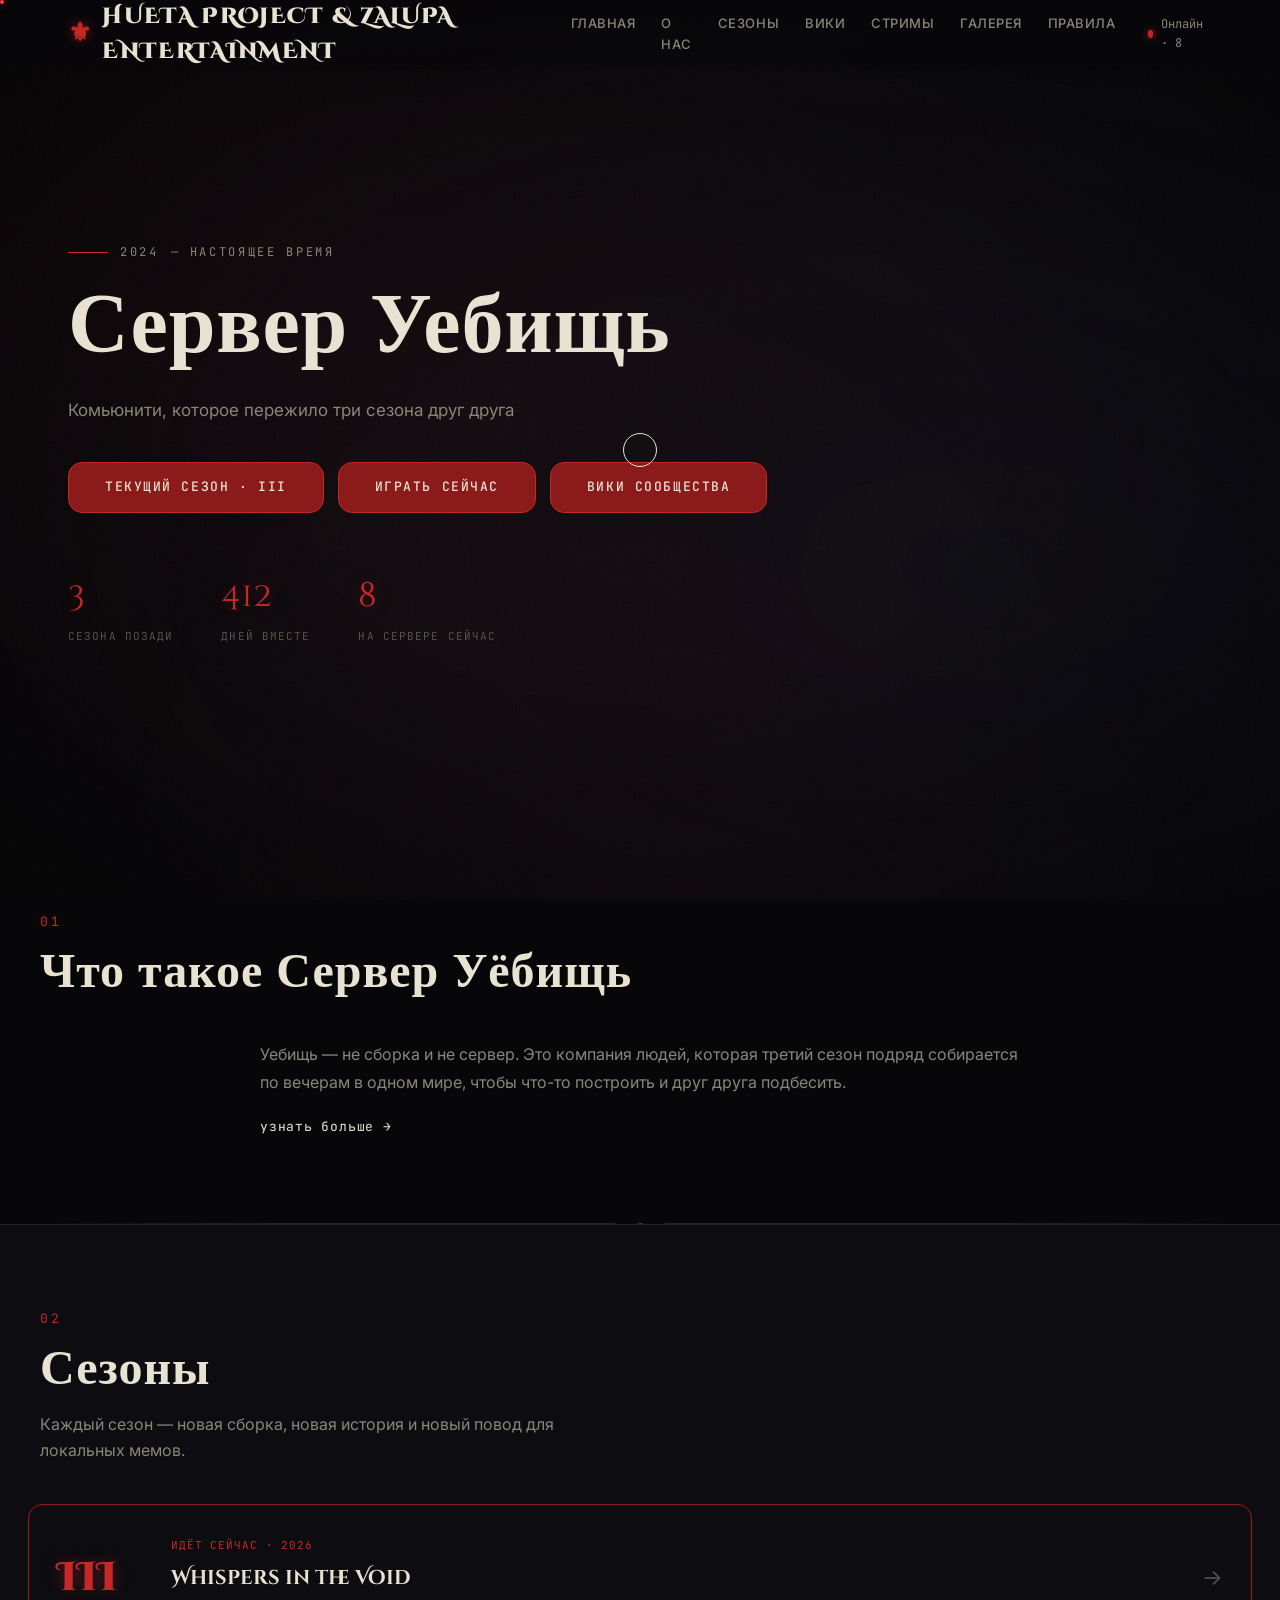
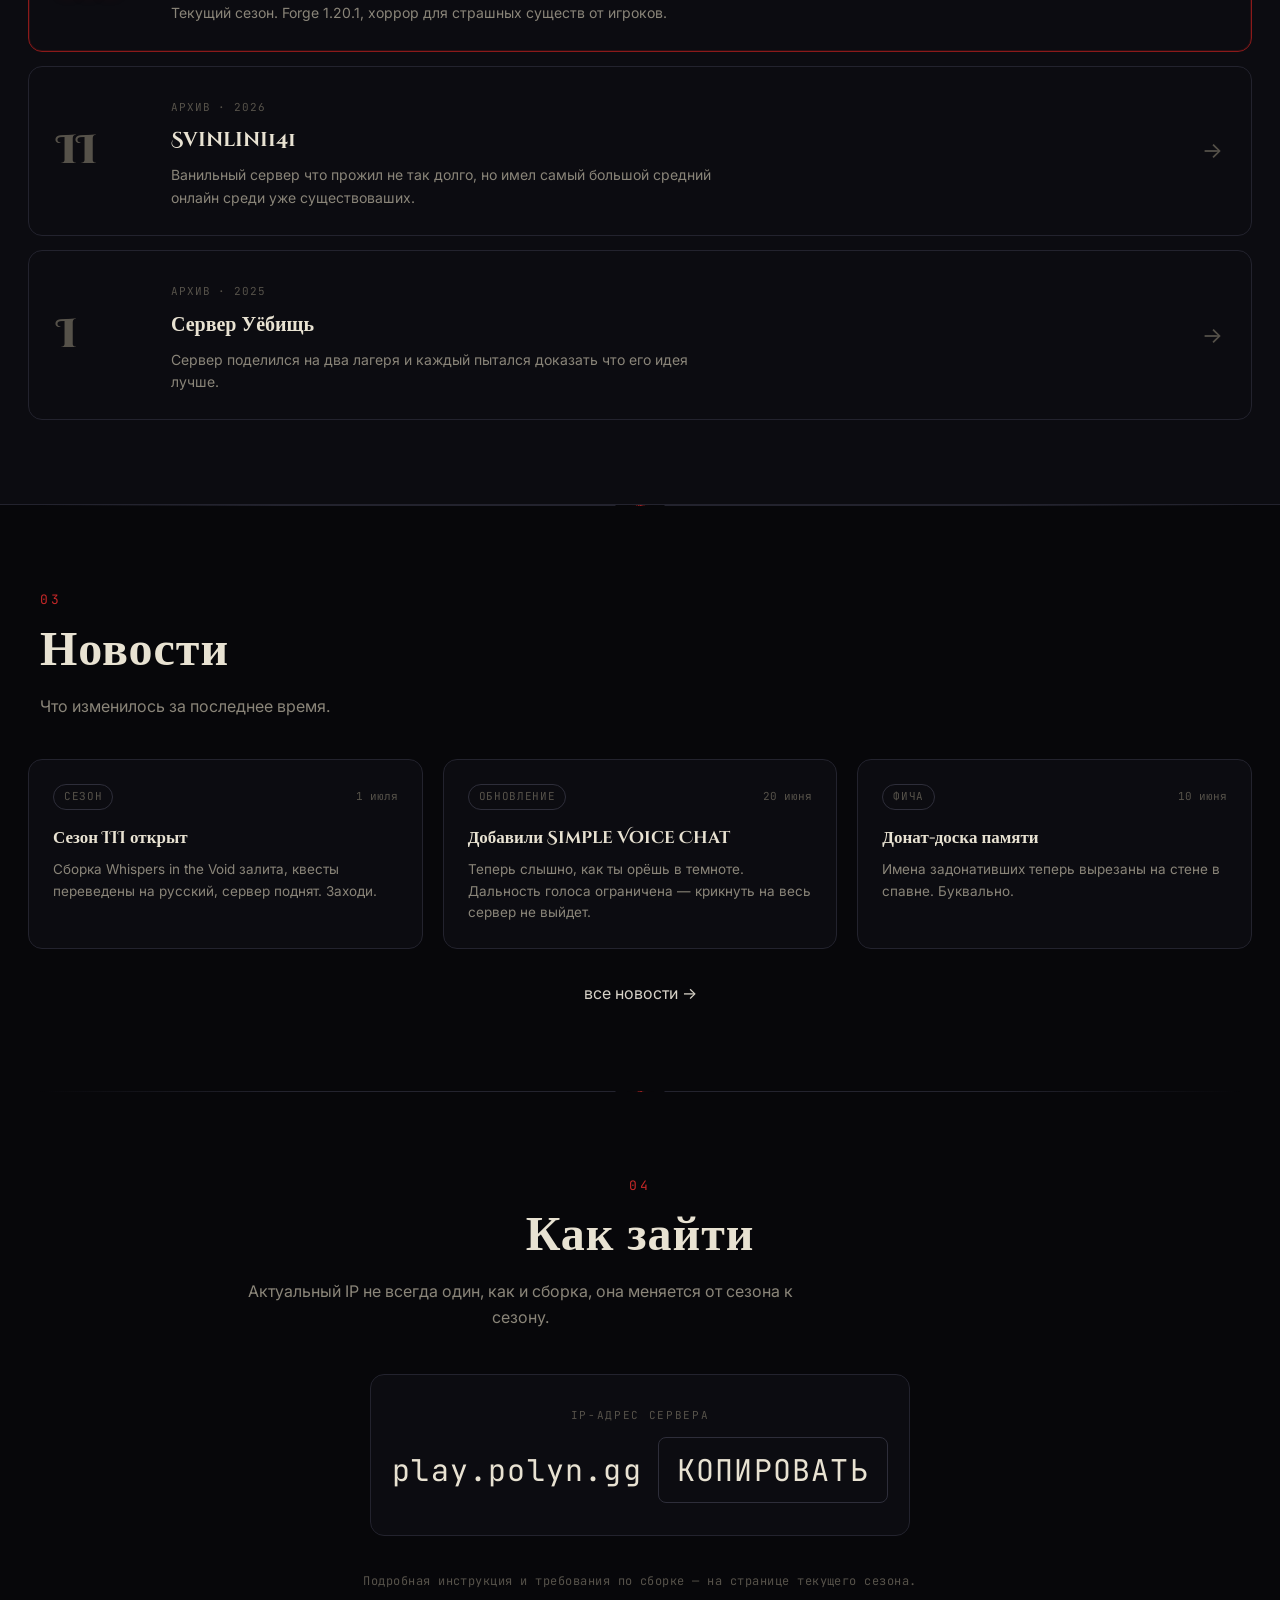
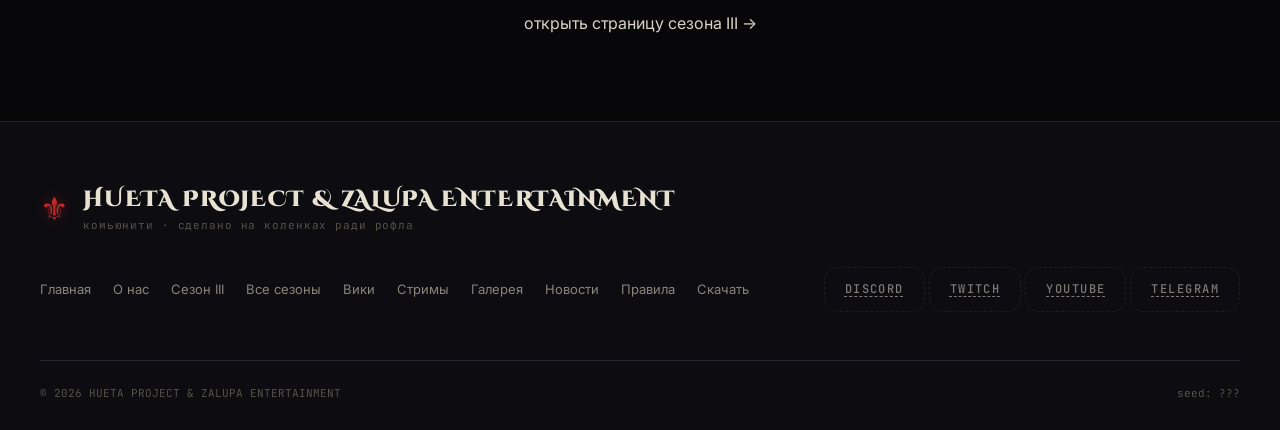
==== index.html @ cb829a28 "Update index.html" ====
<!DOCTYPE html>
<html lang="ru">
<head>
  <meta charset="UTF-8" />
  <meta name="viewport" content="width=device-width, initial-scale=1.0" />
  <title>УЕБИЩЬ — комьюнити, живущее сезонами</title>
  <meta name="description" content="УЕБИЩЬ — Minecraft-комьюнити, которое уже третий сезон подряд собирается по вечерам, чтобы что-то построить и друг друга подбесить." />
  <link rel="preconnect" href="https://fonts.googleapis.com" />
  <link rel="preconnect" href="https://fonts.gstatic.com" crossorigin />
  <link href="https://fonts.googleapis.com/css2?family=Cinzel+Decorative:wght@700;900&family=JetBrains+Mono:wght@400;500;700&family=Inter:wght@300;400;500;700&display=swap" rel="stylesheet" />
  <link rel="stylesheet" href="assets/css/styles.css" />
</head>
<body data-theme="dark" data-page="index">

  <div class="bg-fog" aria-hidden="true">
    <div class="fog-layer fog-1"></div>
    <div class="fog-layer fog-2"></div>
    <div class="fog-layer fog-3"></div>
  </div>
  <div class="bg-vignette" aria-hidden="true"></div>
  <div class="bg-grain" aria-hidden="true"></div>

  <div class="cursor" id="cursor" aria-hidden="true">
    <div class="cursor-ring"></div>
    <div class="cursor-dot"></div>
  </div>

  <div class="scroll-progress" id="scrollProgress" aria-hidden="true"></div>

  <div id="site-header"></div>

  <main>

    <!-- ===== HERO ХАБА ===== -->
    <section class="hub-hero" id="hero">
      <p class="hub-hero__eyebrow">
        <span class="hub-hero__eyebrow-line"></span>
        <span id="statSince">2025</span> — НАСТОЯЩЕЕ ВРЕМЯ
      </p>
      <h1 class="hub-hero__title">
        <span class="glitch" data-text="УЕБИЩЬ">Сервер Уебищь</span>
      </h1>
      <p class="hub-hero__desc" id="heroTagline">Комьюнити, которое пережило три сезона друг друга</p>

      <div class="hub-hero__cta">
        <a href="season-3.html" class="btn btn--primary">Текущий сезон · III</a>
        <a href="#join" class="btn btn--primary" id="heroPlayBtn" data-copy="play.polyn.gg">Играть сейчас</a>
        <a href="wiki.html" class="btn btn--primary">Вики сообщества</a>
      </div>

      <div class="hub-stats">
        <div class="hub-stat">
          <span class="stat-num" id="statSeasons">3</span>
          <span class="stat-label">сезона позади</span>
        </div>
        <div class="hub-stat">
          <span class="stat-num" id="statDays">412</span>
          <span class="stat-label">дней вместе</span>
        </div>
        <div class="hub-stat">
          <span class="stat-num" id="heroOnline">—</span>
          <span class="stat-label">на сервере сейчас</span>
        </div>
      </div>
    </section>

    <!-- ===== О СООБЩЕСТВЕ (коротко) ===== -->
    <section class="about" id="about">
      <div class="section-head">
        <span class="section-head__index">01</span>
        <h2 class="section-head__title">Что такое Сервер Уёбищь</h2>
      </div>
      <div class="about-teaser reveal-auto">
        <p id="heroDesc">Сервер Уёбищь - не сборка и не сервер. Это компания людей, которая третий сезон подряд собирается в одном мире, чтобы что-то построить и побесить друг-друга.</p>
        <a href="about.html" class="link-arrow">узнать больше →</a>
      </div>
    </section>

    <hr class="divider" aria-hidden="true" />

    <!-- ===== СЕЗОНЫ ===== -->
    <section class="features" id="seasons">
      <div class="section-head">
        <span class="section-head__index">02</span>
        <h2 class="section-head__title">Сезоны</h2>
        <p class="section-head__desc">Каждый сезон — новая сборка, новая история и новый повод для локальных мемов.</p>
      </div>
      <div class="season-list" id="seasonList">
        <!-- рендерится из config/seasons.json -->
      </div>
    </section>

    <hr class="divider" aria-hidden="true" />

    <!-- ===== НОВОСТИ ===== -->
    <section class="about" id="news">
      <div class="section-head">
        <span class="section-head__index">03</span>
        <h2 class="section-head__title">Новости</h2>
        <p class="section-head__desc">Что изменилось за последнее время.</p>
      </div>
      <div class="news-grid" id="newsList">
        <!-- рендерится из config/news.json -->
      </div>
      <div style="text-align:center; margin-top: 32px;">
        <a href="news.html" class="link-arrow">все новости →</a>
      </div>
    </section>

    <hr class="divider" aria-hidden="true" />

    <!-- ===== КАК ЗАЙТИ ===== -->
    <section class="join" id="join">
      <div class="join__inner">
        <div class="section-head">
          <span class="section-head__index">04</span>
          <h2 class="section-head__title">Как зайти</h2>
          <p class="section-head__desc">Актуальный IP не всегда один, как и сборка, она меняется от сезона к сезону.</p>
        </div>

        <div class="join__ip">
          <div class="join__ip-label">IP-адрес сервера</div>
          <div class="join__ip-value">
            <span id="ipText">play.polyn.gg</span>
            <button class="join__ip-copy" id="ipCopy" data-copy="play.polyn.gg">
              <span class="join__ip-copy-label">копировать</span>
            </button>
          </div>
          <div class="join__ip-toast" id="ipToast" hidden>Скопировано.</div>
        </div>

        <p class="join__warn">Подробная инструкция и требования по сборке — на странице текущего сезона.</p>
        <div style="margin-top: 20px;">
          <a href="season-3.html" class="link-arrow">открыть страницу сезона III →</a>
        </div>
      </div>
    </section>

  </main>

  <div id="site-footer"></div>

  <script src="assets/js/site.js"></script>
  <script src="assets/js/index.js"></script>
</body>
</html>
---- assets/css/styles.css ----
/* ============================================================
   ПОЛЫНЬ — Horror Minecraft Server
   Палитра: антрацит + кровь + тлен
   ============================================================ */

:root {
  --bg-0: #07070a;        /* самая глубокая тьма */
  --bg-1: #0c0c11;        /* фон секций */
  --bg-2: #121219;        /* карточки */
  --bg-3: #1a1a23;        /* приподнятые элементы */
  --line: #23232e;        /* границы */
  --line-2: #2e2e3a;      /* границы светлее */

  --ink: #d8d3c8;         /* основной текст — выцветшая кость */
  --ink-dim: #8a8579;     /* приглушённый текст */
  --ink-faint: #56524a;   /* совсем тихий текст */

  --blood: #8b1a1a;       /* кровь */
  --blood-bright: #c62828;/* кровь акцент */
  --blood-glow: #ff3b3b;  /* свечение */
  --rust: #b5651d;        /* ржавчина / факел */
  --bone: #e8e2d2;        /* кость / свет */

  --font-display: "Cinzel Decorative", "Times New Roman", serif;
  --font-mono: "JetBrains Mono", "Courier New", monospace;
  --font-body: "Inter", -apple-system, "Segoe UI", sans-serif;

  --maxw: 1200px;
  --r: 14px;

  --ease: cubic-bezier(0.22, 1, 0.36, 1);
}

/* ============================================================
   РЕСЕТ
   ============================================================ */
*, *::before, *::after { box-sizing: border-box; margin: 0; padding: 0; }

html { scroll-behavior: smooth; }

body {
  font-family: var(--font-body);
  background: var(--bg-0);
  color: var(--ink);
  line-height: 1.6;
  overflow-x: hidden;
  cursor: none;
  position: relative;
  min-height: 100vh;
}

/* На тач-устройствах возвращаем обычный курсор */
@media (hover: none) {
  body { cursor: auto; }
  .cursor { display: none !important; }
}

a { color: inherit; text-decoration: none; }
ul { list-style: none; }
button { font: inherit; color: inherit; background: none; border: none; cursor: none; }
img, canvas { display: block; max-width: 100%; }

::selection { background: var(--blood); color: var(--bone); }

/* Скроллбар */
::-webkit-scrollbar { width: 10px; }
::-webkit-scrollbar-track { background: var(--bg-0); }
::-webkit-scrollbar-thumb { background: var(--line-2); border-radius: 10px; }
::-webkit-scrollbar-thumb:hover { background: var(--blood); }

/* ============================================================
   ФОНОВЫЕ СЛОИ
   ============================================================ */
.bg-fog { position: fixed; inset: 0; z-index: 0; pointer-events: none; overflow: hidden; }
.fog-layer {
  position: absolute;
  inset: -20%;
  background: radial-gradient(ellipse at 30% 40%, rgba(139,26,26,0.07), transparent 55%),
              radial-gradient(ellipse at 70% 60%, rgba(20,20,30,0.5), transparent 60%);
  filter: blur(40px);
  animation: fogDrift 40s linear infinite;
  opacity: 0.6;
}
.fog-2 { animation-duration: 60s; animation-direction: reverse; opacity: 0.45; }
.fog-3 {
  background: radial-gradient(ellipse at 50% 100%, rgba(139,26,26,0.12), transparent 50%);
  animation-duration: 50s; opacity: 0.5;
}
@keyframes fogDrift {
  0%   { transform: translate(0,0) rotate(0deg); }
  50%  { transform: translate(4%, -3%) rotate(180deg); }
  100% { transform: translate(0,0) rotate(360deg); }
}

.bg-vignette {
  position: fixed; inset: 0; z-index: 1; pointer-events: none;
  background: radial-gradient(ellipse at center, transparent 40%, rgba(0,0,0,0.55) 100%);
}

.bg-grain {
  position: fixed; inset: 0; z-index: 2; pointer-events: none; opacity: 0.05;
  background-image: url("data:image/svg+xml;utf8,<svg xmlns='http://www.w3.org/2000/svg' width='120' height='120'><filter id='n'><feTurbulence type='fractalNoise' baseFrequency='0.9' numOctaves='2'/></filter><rect width='100%25' height='100%25' filter='url(%23n)'/></svg>");
  animation: grain 0.8s steps(3) infinite;
}
@keyframes grain {
  0%   { transform: translate(0,0); }
  33%  { transform: translate(-3%, 2%); }
  66%  { transform: translate(2%, -3%); }
  100% { transform: translate(0,0); }
}

/* ============================================================
   КАСТОМНЫЙ КУРСОР
   Контейнер БЕЗ transform/blend — иначе fixed-дети
   позиционируются от него, а не от окна, и разъезжаются.
   ============================================================ */
.cursor {
  position: fixed; top: 0; left: 0; z-index: 9999;
  pointer-events: none;
}
.cursor-ring,
.cursor-dot {
  position: fixed; top: 0; left: 0;
  border-radius: 50%;
  will-change: transform;
}
.cursor-ring {
  width: 34px; height: 34px;
  border: 1px solid var(--bone);
  transition: width 0.25s var(--ease), height 0.25s var(--ease), border-color 0.25s;
}
.cursor-dot {
  width: 4px; height: 4px;
  background: var(--blood-glow);
  box-shadow: 0 0 8px var(--blood-glow);
}
.cursor.is-hover .cursor-ring { width: 56px; height: 56px; border-color: var(--blood-bright); }
.cursor.is-down .cursor-ring { width: 24px; height: 24px; }

/* ============================================================
   ПРОГРЕСС-БАР ПРОКРУТКИ
   ============================================================ */
.scroll-progress {
  position: fixed; top: 0; left: 0; height: 2px; width: 0%;
  background: linear-gradient(90deg, var(--blood), var(--blood-glow));
  z-index: 1000; box-shadow: 0 0 10px var(--blood-glow);
  transition: width 0.1s linear;
}

/* ============================================================
   НАВИГАЦИЯ
   ============================================================ */
.nav {
  position: fixed; top: 0; left: 0; right: 0; z-index: 100;
  background: rgba(7,7,10,0.6);
  backdrop-filter: blur(14px) saturate(140%);
  -webkit-backdrop-filter: blur(14px) saturate(140%);
  border-bottom: 1px solid transparent;
  transition: border-color 0.4s, background 0.4s;
}
.nav.is-scrolled { border-bottom-color: var(--line); background: rgba(7,7,10,0.85); }
.nav__inner {
  max-width: var(--maxw); margin: 0 auto; padding: 0 28px;
  height: 68px; display: flex; align-items: center; gap: 32px;
}
.nav__logo { display: flex; align-items: center; gap: 10px; font-family: var(--font-display); font-weight: 900; font-size: 22px; letter-spacing: 0.06em; }
.nav__logo-mark { color: var(--blood-bright); font-size: 26px; text-shadow: 0 0 12px rgba(198,40,40,0.6); }
.nav__logo-text { color: var(--bone); }

.nav__links { display: flex; gap: 26px; margin-left: auto; }
.nav__links a {
  font-size: 13px; font-weight: 500; letter-spacing: 0.04em; text-transform: uppercase;
  color: var(--ink-dim); position: relative; padding: 6px 0; transition: color 0.25s;
}
.nav__links a::after {
  content: ""; position: absolute; left: 0; bottom: 0; height: 1px; width: 0;
  background: var(--blood-bright); transition: width 0.3s var(--ease);
}
.nav__links a:hover { color: var(--bone); }
.nav__links a:hover::after { width: 100%; }

.nav__status { display: flex; align-items: center; gap: 8px; font-family: var(--font-mono); font-size: 12px; color: var(--ink-dim); }
.status-dot {
  width: 8px; height: 8px; border-radius: 50%; background: var(--blood-bright);
  box-shadow: 0 0 8px var(--blood-bright); animation: pulse 2.4s ease-in-out infinite;
}
.status-dot--lg { width: 12px; height: 12px; }
@keyframes pulse { 0%,100% { opacity: 1; transform: scale(1); } 50% { opacity: 0.4; transform: scale(0.8); } }

.nav__burger { display: none; flex-direction: column; gap: 5px; padding: 6px; }
.nav__burger span { width: 22px; height: 2px; background: var(--bone); transition: 0.3s; }
.nav__burger.is-open span:nth-child(1) { transform: translateY(7px) rotate(45deg); }
.nav__burger.is-open span:nth-child(2) { opacity: 0; }
.nav__burger.is-open span:nth-child(3) { transform: translateY(-7px) rotate(-45deg); }

.nav__mobile { display: none; flex-direction: column; background: var(--bg-1); border-bottom: 1px solid var(--line); padding: 16px 28px; gap: 14px; }
.nav__mobile a { color: var(--ink-dim); font-size: 15px; text-transform: uppercase; letter-spacing: 0.04em; }

/* ============================================================
   ОБЩИЕ СЕКЦИИ — плотный ритм, без воздушных пустот
   ============================================================ */
main { position: relative; z-index: 3; }
section { padding: 84px 28px; position: relative; }
.section-head { max-width: var(--maxw); margin: 0 auto 40px; }
.section-head--center { text-align: center; }
.section-head__index {
  font-family: var(--font-mono); font-size: 13px; color: var(--blood-bright);
  letter-spacing: 0.2em; display: block; margin-bottom: 14px;
}
.section-head__title {
  font-family: var(--font-display); font-weight: 900; font-size: clamp(30px, 4vw, 48px);
  color: var(--bone); letter-spacing: 0.02em; line-height: 1.1;
}
.section-head__desc { margin-top: 16px; color: var(--ink-dim); max-width: 560px; font-size: 16px; }
.section-head--center .section-head__desc { margin-left: auto; margin-right: auto; }

/* Разделитель-волосок между секциями — тонкая линия со знаком */
.divider {
  border: 0; max-width: var(--maxw); margin: 0 auto;
  height: 1px; background: linear-gradient(90deg, transparent, var(--line) 20%, var(--line) 80%, transparent);
  position: relative;
}
.divider::after {
  content: "⚜"; position: absolute; top: 50%; left: 50%; transform: translate(-50%, -50%);
  font-size: 14px; color: var(--blood-bright); background: var(--bg-0);
  padding: 0 18px; text-shadow: 0 0 10px rgba(198,40,40,0.5);
}

/* ============================================================
   HERO
   ============================================================ */
.hero {
  min-height: 100vh; display: flex; align-items: center; justify-content: center;
  text-align: center; padding: 110px 28px 72px; position: relative; overflow: hidden;
}
.hero__grid {
  position: absolute; inset: 0; pointer-events: none; opacity: 0.12;
  background-image:
    linear-gradient(var(--line) 1px, transparent 1px),
    linear-gradient(90deg, var(--line) 1px, transparent 1px);
  background-size: 64px 64px;
  mask-image: radial-gradient(ellipse at center, black 20%, transparent 70%);
  -webkit-mask-image: radial-gradient(ellipse at center, black 20%, transparent 70%);
}
.hero__content { position: relative; z-index: 2; max-width: 820px; }
.hero__eyebrow {
  font-family: var(--font-mono); font-size: 12px; letter-spacing: 0.3em;
  color: var(--ink-dim); display: inline-flex; align-items: center; gap: 14px; margin-bottom: 28px;
}
.hero__eyebrow-line { width: 40px; height: 1px; background: var(--blood-bright); }

.hero__title { font-family: var(--font-display); font-weight: 900; font-size: clamp(64px, 14vw, 180px); line-height: 0.9; color: var(--bone); letter-spacing: 0.04em; text-shadow: 0 0 60px rgba(139,26,26,0.3); }

.hero__subtitle { margin: 32px auto 0; max-width: 600px; font-size: clamp(15px, 2vw, 19px); color: var(--ink-dim); line-height: 1.7; }
.hero__subtitle em { color: var(--blood-bright); font-style: italic; }

.hero__cta { margin-top: 44px; display: flex; gap: 16px; justify-content: center; flex-wrap: wrap; }

.hero__stats { margin-top: 56px; display: flex; gap: 48px; justify-content: center; flex-wrap: wrap; padding-top: 40px; border-top: 1px solid var(--line); max-width: 560px; margin-left: auto; margin-right: auto; width: 100%; }
.hero__stat { display: flex; flex-direction: column; gap: 6px; }
.hero__stat-num { font-family: var(--font-display); font-weight: 900; font-size: 30px; color: var(--bone); }
.hero__stat-label { font-family: var(--font-mono); font-size: 11px; letter-spacing: 0.15em; text-transform: uppercase; color: var(--ink-faint); }

.hero__scroll { position: absolute; bottom: 32px; left: 50%; transform: translateX(-50%); display: flex; flex-direction: column; align-items: center; gap: 10px; font-family: var(--font-mono); font-size: 10px; letter-spacing: 0.25em; text-transform: uppercase; color: var(--ink-faint); }
.hero__scroll-line { width: 1px; height: 40px; background: linear-gradient(var(--blood-bright), transparent); animation: scrollPulse 2s var(--ease) infinite; }
@keyframes scrollPulse { 0% { transform: scaleY(0); transform-origin: top; } 50% { transform: scaleY(1); transform-origin: top; } 50.01% { transform-origin: bottom; } 100% { transform: scaleY(0); transform-origin: bottom; } }

/* ============================================================
   КНОПКИ
   ============================================================ */
.btn {
  display: inline-flex; align-items: center; justify-content: center; gap: 10px;
  padding: 16px 28px; font-family: var(--font-mono); font-size: 13px; font-weight: 500;
  letter-spacing: 0.12em; text-transform: uppercase; border-radius: var(--r);
  position: relative; transition: all 0.3s var(--ease); overflow: hidden;
}
.btn--sm { padding: 12px 20px; font-size: 12px; }
.btn--primary {
  background: var(--blood); color: var(--bone); border: 1px solid var(--blood-bright);
  box-shadow: 0 0 0 0 rgba(198,40,40,0.5); flex-direction: column; gap: 2px; padding: 14px 36px;
}
.btn--primary .btn__label { font-size: 15px; font-weight: 700; letter-spacing: 0.06em; }
.btn--primary .btn__hint { font-size: 9px; opacity: 0.7; letter-spacing: 0.2em; }
.btn--primary:hover { background: var(--blood-bright); box-shadow: 0 0 40px rgba(198,40,40,0.5); transform: translateY(-2px); }
.btn--ghost { background: transparent; color: var(--ink); border: 1px solid var(--line-2); }
.btn--ghost:hover { border-color: var(--blood-bright); color: var(--bone); background: rgba(139,26,26,0.1); }

/* ============================================================
   ОБ СБОРКЕ
   ============================================================ */
.about__grid { max-width: var(--maxw); margin: 0 auto; display: grid; grid-template-columns: repeat(auto-fit, minmax(240px, 1fr)); gap: 18px; }
.about__card {
  background: var(--bg-2); border: 1px solid var(--line); border-radius: var(--r);
  padding: 30px 26px; position: relative; overflow: hidden;
  transition: transform 0.4s var(--ease), border-color 0.4s, background 0.4s;
}
.about__card::before {
  content: ""; position: absolute; top: 0; left: 0; right: 0; height: 2px;
  background: linear-gradient(90deg, transparent, var(--blood-bright), transparent);
  transform: translateX(-100%); transition: transform 0.6s var(--ease);
}
.about__card:hover { transform: translateY(-6px); border-color: var(--line-2); background: var(--bg-3); }
.about__card:hover::before { transform: translateX(100%); }
.about__card-num { font-family: var(--font-mono); font-size: 12px; color: var(--blood-bright); margin-bottom: 24px; letter-spacing: 0.15em; }
.about__card h3 { font-family: var(--font-display); font-size: 22px; color: var(--bone); margin-bottom: 14px; line-height: 1.2; }
.about__card p { color: var(--ink-dim); font-size: 14.5px; line-height: 1.7; }

/* ============================================================
   МЕХАНИКИ — плоская заливка, контраст к соседям
   ============================================================ */
.features { background: var(--bg-1); border-block: 1px solid var(--line); }
.features__list { max-width: var(--maxw); margin: 0 auto; display: flex; flex-direction: column; gap: 14px; }
.feature {
  display: grid; grid-template-columns: 80px 1fr 200px; gap: 32px; align-items: center;
  background: var(--bg-1); border: 1px solid var(--line); border-radius: var(--r);
  padding: 28px 32px; transition: all 0.4s var(--ease);
}
.feature:hover { border-color: var(--blood); background: var(--bg-2); transform: translateX(8px); }
.feature__icon { font-size: 40px; color: var(--blood-bright); text-align: center; text-shadow: 0 0 20px rgba(198,40,40,0.4); transition: transform 0.4s var(--ease); }
.feature:hover .feature__icon { transform: rotate(180deg) scale(1.1); }
.feature__body h3 { font-family: var(--font-display); font-size: 24px; color: var(--bone); margin-bottom: 8px; }
.feature__body p { color: var(--ink-dim); font-size: 14.5px; line-height: 1.65; max-width: 560px; }
.feature__meter { height: 4px; background: var(--bg-3); border-radius: 4px; overflow: hidden; position: relative; }
.feature__meter-fill { height: 100%; width: var(--w); background: linear-gradient(90deg, var(--rust), var(--blood-bright)); border-radius: 4px; position: relative; }
.feature__meter-fill::after { content: ""; position: absolute; right: 0; top: 50%; transform: translateY(-50%); width: 6px; height: 6px; border-radius: 50%; background: var(--blood-glow); box-shadow: 0 0 8px var(--blood-glow); }

/* ============================================================
   КАРТА МИРА
   ============================================================ */
.map__wrap { max-width: var(--maxw); margin: 0 auto; display: grid; grid-template-columns: 1fr 280px; gap: 20px; position: relative; align-items: stretch; }
.map__panel { background: var(--bg-1); border: 1px solid var(--line); border-radius: var(--r); padding: 20px; position: relative; display: flex; flex-direction: column; }
#worldMap { width: 100%; height: auto; border-radius: 8px; background: #0a0a0f; display: block; }
.map__legend { display: flex; gap: 22px; margin-top: 16px; flex-wrap: wrap; font-family: var(--font-mono); font-size: 11px; color: var(--ink-dim); letter-spacing: 0.06em; }
.map__legend span { display: inline-flex; align-items: center; gap: 8px; }
.dot { width: 9px; height: 9px; border-radius: 50%; display: inline-block; }
.dot--player { background: #5fd068; box-shadow: 0 0 8px #5fd068; }
.dot--dead { background: var(--blood-bright); box-shadow: 0 0 8px var(--blood-bright); }
.dot--danger { background: var(--rust); box-shadow: 0 0 8px var(--rust); }

.map__side { display: flex; flex-direction: column; gap: 14px; }
.map__stat { background: var(--bg-1); border: 1px solid var(--line); border-radius: var(--r); padding: 18px 20px; }
.map__stat-label { font-family: var(--font-mono); font-size: 11px; letter-spacing: 0.12em; text-transform: uppercase; color: var(--ink-faint); }
.map__stat-val { display: block; font-family: var(--font-display); font-size: 30px; color: var(--bone); margin-top: 6px; }

.map__feed { background: var(--bg-1); border: 1px solid var(--line); border-radius: var(--r); padding: 18px 20px; flex: 1; display: flex; flex-direction: column; }
.map__feed h4 { font-family: var(--font-mono); font-size: 11px; letter-spacing: 0.15em; text-transform: uppercase; color: var(--blood-bright); margin-bottom: 14px; }
.map__feed ul { display: flex; flex-direction: column; gap: 10px; flex: 1; overflow: hidden; }
.map__feed li { font-size: 12.5px; color: var(--ink-dim); line-height: 1.4; padding-left: 14px; position: relative; animation: feedIn 0.5s var(--ease); }
.map__feed li::before { content: "›"; position: absolute; left: 0; color: var(--blood-bright); }
.map__feed li time { font-family: var(--font-mono); color: var(--ink-faint); font-size: 10px; margin-right: 8px; }
@keyframes feedIn { from { opacity: 0; transform: translateX(-10px); } to { opacity: 1; transform: translateX(0); } }
.map__hint { font-size: 11px; color: var(--ink-faint); font-style: italic; }

.map__tooltip {
  position: fixed; z-index: 200; background: var(--bg-3); border: 1px solid var(--blood);
  border-radius: 8px; padding: 10px 14px; font-size: 12.5px; color: var(--bone);
  pointer-events: none; box-shadow: 0 8px 24px rgba(0,0,0,0.6); max-width: 240px;
  transform: translate(-50%, -130%);
}
.map__tooltip strong { color: var(--blood-glow); }
.map__tooltip small { display: block; color: var(--ink-dim); font-family: var(--font-mono); font-size: 10px; margin-top: 4px; }

/* ============================================================
   ОНЛАЙН
   ============================================================ */
.online__grid { max-width: var(--maxw); margin: 0 auto; display: grid; grid-template-columns: 1.2fr 0.8fr; grid-template-rows: auto auto; gap: 20px; }
.online__hero { grid-row: span 2; background: var(--bg-1); border: 1px solid var(--line); border-radius: var(--r); padding: 40px 36px; display: flex; flex-direction: column; }
.online__hero-top { display: flex; align-items: center; gap: 12px; margin-bottom: 32px; }
.online__hero-state { font-family: var(--font-mono); font-size: 13px; letter-spacing: 0.1em; text-transform: uppercase; color: var(--bone); }
.online__hero-num { font-family: var(--font-display); font-weight: 900; font-size: clamp(56px, 9vw, 96px); color: var(--bone); line-height: 1; text-shadow: 0 0 40px rgba(198,40,40,0.3); }
.online__hero-cap { color: var(--ink-faint); font-size: 0.4em; }
.online__hero-label { font-family: var(--font-mono); font-size: 12px; letter-spacing: 0.12em; text-transform: uppercase; color: var(--ink-dim); margin-top: 8px; }
.online__hero-bar { height: 6px; background: var(--bg-3); border-radius: 6px; overflow: hidden; margin-top: 24px; }
.online__hero-bar-fill { height: 100%; width: 0%; background: linear-gradient(90deg, var(--rust), var(--blood-bright), var(--blood-glow)); border-radius: 6px; transition: width 0.8s var(--ease); box-shadow: 0 0 12px rgba(198,40,40,0.5); }

.online__hero-meta { margin-top: 32px; display: grid; grid-template-columns: 1fr 1fr; gap: 18px; padding-top: 24px; border-top: 1px solid var(--line); }
.online__hero-meta div { display: flex; flex-direction: column; gap: 4px; }
.online__hero-meta span { font-family: var(--font-mono); font-size: 10px; letter-spacing: 0.12em; text-transform: uppercase; color: var(--ink-faint); }
.online__hero-meta strong { font-family: var(--font-mono); font-size: 18px; color: var(--bone); font-weight: 500; }

/* Индикатор близости нечто — заполняет низ панели */
.online__hero-threat {
  margin-top: auto; padding-top: 24px; border-top: 1px solid var(--line);
}
.online__hero-threat-head { display: flex; justify-content: space-between; align-items: baseline; }
.online__hero-threat-head span:first-child { font-family: var(--font-mono); font-size: 11px; letter-spacing: 0.14em; text-transform: uppercase; color: var(--ink-dim); }
.online__hero-threat-val { font-family: var(--font-display); font-size: 18px; color: var(--blood-bright); transition: color 0.5s, text-shadow 0.5s; }
.online__hero-threat-val[data-level="high"] { color: var(--blood-glow); text-shadow: 0 0 14px var(--blood-glow); }
.online__hero-threat-meter { display: flex; gap: 5px; margin-top: 14px; }
.online__hero-threat-meter span { flex: 1; height: 6px; border-radius: 3px; background: var(--bg-3); transition: background 0.5s, box-shadow 0.5s; }
.online__hero-threat-meter span.on { background: var(--blood-bright); box-shadow: 0 0 8px rgba(198,40,40,0.6); }
.online__hero-threat-note { margin-top: 12px; font-size: 12px; color: var(--ink-faint); font-style: italic; line-height: 1.5; }

.online__side { background: var(--bg-1); border: 1px solid var(--line); border-radius: var(--r); padding: 28px; }
.online__side h3 { font-family: var(--font-display); font-size: 18px; color: var(--bone); margin-bottom: 18px; }
.player-list { display: flex; flex-direction: column; gap: 8px; max-height: 320px; overflow-y: auto; }
.player-list li { display: flex; align-items: center; gap: 12px; padding: 8px 10px; border-radius: 8px; transition: background 0.25s; animation: feedIn 0.4s var(--ease); }
.player-list li:hover { background: var(--bg-3); }
.player-list .pl-head { width: 28px; height: 28px; border-radius: 6px; flex-shrink: 0; image-rendering: pixelated; background: var(--bg-3); display: grid; place-items: center; font-size: 14px; }
.player-list .pl-name { font-family: var(--font-mono); font-size: 13px; color: var(--ink); }
.player-list .pl-ping { margin-left: auto; font-family: var(--font-mono); font-size: 10px; color: var(--ink-faint); }

.online__chart { background: var(--bg-1); border: 1px solid var(--line); border-radius: var(--r); padding: 28px; }
.online__chart h3 { font-family: var(--font-display); font-size: 18px; color: var(--bone); margin-bottom: 18px; }
#onlineChart { width: 100%; height: auto; }
.online__chart-axis { display: flex; justify-content: space-between; margin-top: 8px; font-family: var(--font-mono); font-size: 10px; color: var(--ink-faint); }

/* ============================================================
   КАК ЗАЙТИ
   ============================================================ */
.join__inner { max-width: 800px; margin: 0 auto; text-align: center; }
.join__steps { display: flex; gap: 0; justify-content: center; margin: 44px 0; flex-wrap: wrap; }
.join__step { flex: 1; min-width: 200px; text-align: left; position: relative; padding: 4px 28px 0; }
.join__step + .join__step { border-left: 1px solid var(--line); }
.join__step-n { font-family: var(--font-display); font-weight: 900; font-size: 44px; color: var(--blood-bright); display: block; line-height: 1; text-shadow: 0 0 20px rgba(198,40,40,0.3); }
.join__step p { margin-top: 16px; color: var(--ink-dim); font-size: 14.5px; line-height: 1.65; }
.join__step strong { color: var(--bone); font-weight: 500; }

.join__ip { margin: 44px auto 0; max-width: 540px; background: var(--bg-1); border: 1px solid var(--line); border-radius: var(--r); padding: 32px; position: relative; }
.join__ip-label { font-family: var(--font-mono); font-size: 11px; letter-spacing: 0.15em; text-transform: uppercase; color: var(--ink-faint); }
.join__ip-value { display: flex; align-items: center; justify-content: center; gap: 16px; margin-top: 12px; }
.join__ip-value span { font-family: var(--font-mono); font-size: clamp(20px, 4vw, 30px); color: var(--bone); letter-spacing: 0.04em; }
.join__ip-copy { padding: 8px 18px; border: 1px solid var(--line-2); border-radius: 8px; font-family: var(--font-mono); font-size: 12px; letter-spacing: 0.1em; text-transform: uppercase; color: var(--ink-dim); transition: all 0.25s; }
.join__ip-copy:hover { border-color: var(--blood-bright); color: var(--bone); background: rgba(139,26,26,0.15); }
.join__ip-copy.copied { border-color: var(--blood-bright); color: var(--blood-glow); }
.join__ip-toast { margin-top: 18px; font-size: 12px; color: var(--blood-bright); font-style: italic; animation: feedIn 0.4s var(--ease); }
.join__warn { margin-top: 36px; font-family: var(--font-mono); font-size: 12px; color: var(--ink-faint); letter-spacing: 0.04em; }

/* ============================================================
   ФУТЕР
   ============================================================ */
.footer { position: relative; z-index: 3; border-top: 1px solid var(--line); background: var(--bg-1); padding: 60px 28px 28px; }
.footer__inner { max-width: var(--maxw); margin: 0 auto; display: flex; justify-content: space-between; align-items: center; gap: 32px; flex-wrap: wrap; }
.footer__brand { display: flex; align-items: center; gap: 14px; }
.footer__mark { font-size: 32px; color: var(--blood-bright); text-shadow: 0 0 14px rgba(198,40,40,0.5); }
.footer__name { font-family: var(--font-display); font-weight: 900; font-size: 22px; color: var(--bone); letter-spacing: 0.06em; }
.footer__tag { font-family: var(--font-mono); font-size: 11px; color: var(--ink-faint); letter-spacing: 0.08em; }
.footer__links { display: flex; gap: 22px; flex-wrap: wrap; }
.footer__links a { font-size: 13px; color: var(--ink-dim); transition: color 0.25s; }
.footer__links a:hover { color: var(--bone); }
.footer__bottom { max-width: var(--maxw); margin: 48px auto 0; padding-top: 24px; border-top: 1px solid var(--line); display: flex; justify-content: space-between; gap: 16px; flex-wrap: wrap; font-family: var(--font-mono); font-size: 11px; color: var(--ink-faint); }
.footer__easter { cursor: none; transition: color 0.3s; }
.footer__easter:hover { color: var(--blood-bright); }

/* ============================================================
   GLITCH ЭФФЕКТ
   ============================================================ */
.glitch { position: relative; display: inline-block; }
.glitch::before, .glitch::after {
  content: attr(data-text); position: absolute; top: 0; left: 0; width: 100%;
  clip-path: inset(0 0 0 0); opacity: 0;
}
.glitch::before { color: var(--blood-glow); transform: translate(-2px, 0); }
.glitch::after { color: var(--rust); transform: translate(2px, 0); }
.glitch--xl::before { transform: translate(-4px, 0); }
.glitch--xl::after { transform: translate(4px, 0); }
.glitch.is-glitching::before, .glitch.is-glitching::after { opacity: 0.85; animation: glitchShake 0.3s steps(2) 2; }
@keyframes glitchShake {
  0% { clip-path: inset(20% 0 60% 0); transform: translate(-3px, 0); }
  25% { clip-path: inset(70% 0 10% 0); transform: translate(3px, 0); }
  50% { clip-path: inset(40% 0 40% 0); transform: translate(-2px, 0); }
  75% { clip-path: inset(10% 0 80% 0); transform: translate(2px, 0); }
  100% { clip-path: inset(60% 0 20% 0); transform: translate(-3px, 0); }
}

/* ============================================================
   АНИМАЦИИ ПОЯВЛЕНИЯ
   ============================================================ */
.reveal { opacity: 0; transform: translateY(40px); transition: opacity 0.8s var(--ease), transform 0.8s var(--ease); }
.reveal.is-visible { opacity: 1; transform: translateY(0); }

/* ============================================================
   АДАПТИВ
   ============================================================ */
@media (max-width: 900px) {
  section { padding: 68px 24px; }

  .nav__links { display: none; }
  .nav__status { display: none; }
  .nav__burger { display: flex; }
  .nav__mobile { display: flex; }

  .feature { grid-template-columns: 56px 1fr; }
  .feature__meter { grid-column: 1 / -1; }

  .map__wrap { grid-template-columns: 1fr; }
  .map__side { flex-direction: row; flex-wrap: wrap; }
  .map__stat { flex: 1 1 130px; }
  .map__feed { flex-basis: 100%; }

  .online__grid { grid-template-columns: 1fr; }
  .online__hero { grid-row: auto; }

  .join__step { flex-basis: 100%; padding: 18px 0; }
  .join__step + .join__step { border-left: 0; border-top: 1px solid var(--line); }
}

@media (max-width: 560px) {
  section { padding: 60px 20px; }
  .hero { padding: 96px 20px 56px; }
  .hero__stats { gap: 28px; }
  .hero__stat-num { font-size: 26px; }
  .nav__inner { padding: 0 20px; gap: 16px; }
  .about__card, .feature, .online__hero, .online__side, .online__chart, .join__ip { padding: 24px 20px; }
  .feature { grid-template-columns: 1fr; text-align: center; }
  .feature__icon { font-size: 32px; }
  .online__hero-meta { grid-template-columns: 1fr; }
  .footer__inner { flex-direction: column; text-align: center; }
}

/* Атрибут hidden должен побеждать любые display-правила классов —
   без этого .btn[hidden], .nav__mobile[hidden] и т.д. всё равно остаются видимыми */
[hidden] { display: none !important; }

/* ============================================================
   ГЛАВНАЯ (ХАБ СООБЩЕСТВА) — новые блоки
   ============================================================ */
.hub-hero {
  min-height: 92vh; display: flex; flex-direction: column; justify-content: center;
  padding: 140px 28px 80px; position: relative; z-index: 3; max-width: var(--maxw); margin: 0 auto;
}
.hub-hero__eyebrow {
  display: flex; align-items: center; gap: 12px; font-family: var(--font-mono);
  font-size: 12px; letter-spacing: 0.22em; text-transform: uppercase; color: var(--ink-dim); margin-bottom: 22px;
}
.hub-hero__eyebrow-line { width: 40px; height: 1px; background: var(--blood-bright); }
.hub-hero__title { font-family: var(--font-display); font-weight: 900; font-size: clamp(40px, 7vw, 84px); color: var(--bone); line-height: 1.02; letter-spacing: 0.01em; }
.hub-hero__desc { margin-top: 26px; max-width: 620px; font-size: 17px; color: var(--ink-dim); line-height: 1.7; }
.hub-hero__cta { display: flex; flex-wrap: wrap; gap: 14px; margin-top: 38px; }

.hub-stats { display: flex; gap: 48px; margin-top: 56px; flex-wrap: wrap; }
.hub-stats .stat-num { font-family: var(--font-display); font-size: 34px; color: var(--blood-bright); text-shadow: 0 0 16px rgba(198,40,40,0.3); }
.hub-stats .stat-label { display: block; margin-top: 4px; font-family: var(--font-mono); font-size: 11px; letter-spacing: 0.1em; text-transform: uppercase; color: var(--ink-faint); }

/* --- О сообществе, короткий тизер --- */
.about-teaser { max-width: 760px; margin: 0 auto; }
.about-teaser p { font-size: 16px; color: var(--ink-dim); line-height: 1.8; }
.about-teaser a.link-arrow { display: inline-flex; align-items: center; gap: 8px; margin-top: 20px; color: var(--bone); font-family: var(--font-mono); font-size: 13px; letter-spacing: 0.06em; }
.about-teaser a.link-arrow:hover { color: var(--blood-bright); }

/* --- Карточки сезонов --- */
.season-list { display: flex; flex-direction: column; gap: 14px; }
.season-card {
  display: grid; grid-template-columns: 90px 1fr auto; align-items: center; gap: 24px;
  padding: 26px 28px; background: var(--bg-1); border: 1px solid var(--line); border-radius: var(--r);
  transition: border-color 0.3s, background 0.3s, transform 0.3s;
}
.season-card:hover { border-color: var(--line-2); background: var(--bg-2); transform: translateX(4px); }
.season-card.is-active { border-color: var(--blood); box-shadow: 0 0 0 1px rgba(139,26,26,0.25) inset; }
.season-card__roman { font-family: var(--font-display); font-weight: 900; font-size: 40px; color: var(--ink-faint); }
.season-card.is-active .season-card__roman { color: var(--blood-bright); text-shadow: 0 0 16px rgba(198,40,40,0.4); }
.season-card__status { font-family: var(--font-mono); font-size: 11px; letter-spacing: 0.08em; text-transform: uppercase; color: var(--ink-faint); }
.season-card.is-active .season-card__status { color: var(--blood-bright); }
.season-card__body h3 { font-family: var(--font-display); font-size: 20px; color: var(--bone); margin: 6px 0 8px; }
.season-card__body p { font-size: 14px; color: var(--ink-dim); line-height: 1.6; max-width: 560px; }
.season-card__arrow { font-size: 22px; color: var(--ink-faint); transition: transform 0.3s, color 0.3s; }
.season-card:hover .season-card__arrow { transform: translateX(4px); color: var(--bone); }

/* --- Карточки новостей --- */
.news-grid { display: grid; grid-template-columns: repeat(3, 1fr); gap: 20px; }
.news-card { background: var(--bg-1); border: 1px solid var(--line); border-radius: var(--r); padding: 24px; transition: border-color 0.3s, transform 0.3s; }
.news-card:hover { border-color: var(--line-2); transform: translateY(-3px); }
.news-card__meta { display: flex; justify-content: space-between; align-items: center; font-family: var(--font-mono); font-size: 11px; color: var(--ink-faint); margin-bottom: 14px; }
.news-card__tag { padding: 3px 10px; border: 1px solid var(--line-2); border-radius: 999px; text-transform: uppercase; letter-spacing: 0.06em; }
.news-card h3 { font-family: var(--font-display); font-size: 17px; color: var(--bone); margin-bottom: 8px; }
.news-card p { font-size: 13.5px; color: var(--ink-dim); line-height: 1.6; }

/* --- Заголовок для внутренних страниц (about/wiki/rules и тд) --- */
.page-header { padding: 150px 28px 60px; max-width: var(--maxw); margin: 0 auto; }
.page-header__eyebrow { font-family: var(--font-mono); font-size: 12px; letter-spacing: 0.2em; text-transform: uppercase; color: var(--ink-faint); }
.page-header h1 { font-family: var(--font-display); font-size: clamp(32px, 5vw, 52px); color: var(--bone); margin-top: 14px; }

/* --- Заглушка "страница в разработке" --- */
.stub-block { max-width: var(--maxw); margin: 0 auto; padding: 40px 28px 140px; text-align: center; }
.stub-block__mark { font-size: 44px; color: var(--blood-bright); text-shadow: 0 0 20px rgba(198,40,40,0.4); }
.stub-block p { margin-top: 18px; color: var(--ink-dim); max-width: 460px; margin-left: auto; margin-right: auto; line-height: 1.7; }

@media (max-width: 900px) {
  .news-grid { grid-template-columns: 1fr; }
  .season-card { grid-template-columns: 56px 1fr; }
  .season-card__arrow { display: none; }
  .hub-stats { gap: 30px; }
}

/* --- Пагинация между сезонами --- */
.season-pager {
  max-width: var(--maxw); margin: 0 auto; padding: 60px 28px 100px;
  display: flex; justify-content: space-between; align-items: center; gap: 20px; flex-wrap: wrap;
}
.season-pager a { display: flex; flex-direction: column; gap: 4px; font-family: var(--font-mono); font-size: 11px; letter-spacing: 0.1em; text-transform: uppercase; color: var(--ink-dim); transition: color 0.25s; }
.season-pager a span.big { font-family: var(--font-display); font-size: 18px; letter-spacing: 0.02em; color: var(--bone); text-transform: none; }
.season-pager a:hover { color: var(--bone); }
.season-pager a:hover span.big { color: var(--blood-bright); }
.season-pager__next { text-align: right; align-items: flex-end; margin-left: auto; }
.season-pager__all { font-family: var(--font-mono); font-size: 12px; letter-spacing: 0.08em; text-transform: uppercase; color: var(--ink-faint); border: 1px solid var(--line-2); border-radius: 999px; padding: 10px 18px; transition: all 0.25s; }
.season-pager__all:hover { border-color: var(--blood-bright); color: var(--bone); background: rgba(139,26,26,0.1); }

@media (max-width: 640px) {
  .season-pager { flex-direction: column; align-items: stretch; text-align: left; }
  .season-pager__next { text-align: left; align-items: flex-start; margin-left: 0; }
  .season-pager__all { align-self: flex-start; }
}

/* --- Карточки участников (вики) --- */
.player-grid { max-width: var(--maxw); margin: 0 auto; display: grid; grid-template-columns: repeat(auto-fill, minmax(260px, 1fr)); gap: 16px; }
.player-card { background: var(--bg-1); border: 1px solid var(--line); border-radius: var(--r); padding: 24px; transition: border-color 0.3s, transform 0.3s; }
.player-card:hover { border-color: var(--line-2); transform: translateY(-3px); }
.player-card__top { display: flex; align-items: center; gap: 14px; }
.player-card__emoji { font-size: 28px; width: 48px; height: 48px; display: flex; align-items: center; justify-content: center; background: var(--bg-2); border-radius: 12px; flex-shrink: 0; overflow: hidden; }
.player-card__emoji img { width: 100%; height: 100%; object-fit: cover; border-radius: 12px; }
.player-card__name { font-family: var(--font-display); font-size: 17px; color: var(--bone); line-height: 1.2; }
.player-card__nick { font-family: var(--font-mono); font-size: 11.5px; color: var(--ink-faint); }
.player-card__role { display: inline-block; margin-top: 14px; font-family: var(--font-mono); font-size: 10.5px; letter-spacing: 0.08em; text-transform: uppercase; color: var(--blood-bright); border: 1px solid var(--line-2); border-radius: 999px; padding: 3px 10px; }
.player-card__since { font-family: var(--font-mono); font-size: 10.5px; color: var(--ink-faint); margin-left: 8px; }
.player-card__bio { margin-top: 12px; font-size: 13.5px; color: var(--ink-dim); line-height: 1.6; }
.player-card__tag { display: inline-block; margin-top: 12px; font-size: 11px; color: var(--rust); font-style: italic; }
.wiki-empty-hint { max-width: 560px; margin: 0 auto; text-align: center; color: var(--ink-faint); font-size: 13px; padding: 30px 0; }

/* --- Явные заглушки, которые ещё нужно заполнить --- */
a.is-placeholder, .btn.is-placeholder {
  opacity: 0.55;
  border-style: dashed !important;
  text-decoration: underline dashed;
  text-underline-offset: 3px;
}

/* --- Карточки стримеров --- */
.stream-grid { max-width: var(--maxw); margin: 0 auto; display: grid; grid-template-columns: repeat(auto-fit, minmax(360px, 1fr)); gap: 24px; }
.stream-card { background: var(--bg-1); border: 1px solid var(--line); border-radius: var(--r); overflow: hidden; }
.stream-card__player { position: relative; width: 100%; aspect-ratio: 16 / 9; background: var(--bg-2); }
.stream-card__player iframe { position: absolute; inset: 0; width: 100%; height: 100%; border: 0; }
.stream-card__meta { display: flex; justify-content: space-between; align-items: center; flex-wrap: wrap; gap: 10px; padding: 18px 20px; }
.stream-card__name { font-family: var(--font-display); font-size: 16px; color: var(--bone); margin-right: 10px; }
.stream-card__note { font-family: var(--font-mono); font-size: 11px; color: var(--ink-faint); }
.stream-card__links { display: flex; gap: 16px; }

/* --- Галерея: настоящий masonry, а не ровная сетка --- */
.gallery-grid {
  max-width: var(--maxw); margin: 0 auto;
  column-count: 4; column-gap: 14px;
}
.gallery-item {
  position: relative; display: block; width: 100%; break-inside: avoid; margin-bottom: 14px;
  border-radius: 14px; overflow: hidden; border: 1px solid var(--line); background: var(--bg-1);
  padding: 0; cursor: pointer; transition: border-color 0.35s, box-shadow 0.35s, transform 0.35s;
}
.gallery-item img { width: 100%; height: auto; display: block; transition: transform 0.5s var(--ease), filter 0.5s; }
.gallery-item:hover {
  border-color: var(--blood-bright);
  box-shadow: 0 0 0 1px rgba(198,40,40,0.15), 0 18px 40px rgba(0,0,0,0.5), 0 0 30px rgba(198,40,40,0.18);
  transform: translateY(-3px);
}
.gallery-item:hover img { transform: scale(1.05); filter: brightness(0.55) saturate(1.1); }

.gallery-item__overlay {
  position: absolute; inset: 0; display: flex; flex-direction: column; justify-content: flex-end; padding: 16px;
  background: linear-gradient(180deg, transparent 40%, rgba(8,7,9,0.92) 100%);
  opacity: 0; transition: opacity 0.35s;
}
.gallery-item:hover .gallery-item__overlay { opacity: 1; }
.gallery-item__caption { font-size: 13px; color: var(--bone); line-height: 1.4; text-align: left; }
.gallery-item__tag {
  align-self: flex-start; margin-bottom: 8px; font-family: var(--font-mono); font-size: 10px; letter-spacing: 0.08em;
  text-transform: uppercase; color: var(--blood-bright); background: rgba(198,40,40,0.12);
  border: 1px solid rgba(198,40,40,0.35); padding: 3px 9px; border-radius: 999px;
}
.gallery-more-wrap { text-align: center; margin-top: 28px; }

@media (max-width: 1100px) { .gallery-grid { column-count: 3; } }
@media (max-width: 720px)  { .gallery-grid { column-count: 2; column-gap: 10px; } .gallery-item { margin-bottom: 10px; } }
@media (max-width: 460px)  { .gallery-grid { column-count: 1; } }

.lightbox {
  position: fixed; inset: 0; z-index: 200; background: rgba(6,6,8,0.92); backdrop-filter: blur(4px);
  display: flex; align-items: center; justify-content: center; padding: 40px 20px; cursor: zoom-out;
}
.lightbox[hidden] { display: none; }
.lightbox__figure { max-width: min(1100px, 92vw); max-height: 86vh; cursor: default; }
.lightbox__figure img { max-width: 100%; max-height: 78vh; border-radius: 8px; display: block; margin: 0 auto; }
.lightbox__caption { margin-top: 14px; text-align: center; color: var(--ink-dim); font-size: 13px; font-family: var(--font-mono); }
.lightbox__close {
  position: absolute; top: 24px; right: 28px; width: 40px; height: 40px; border-radius: 50%;
  border: 1px solid var(--line-2); background: var(--bg-1); color: var(--bone); font-size: 18px; cursor: pointer;
}

/* ============================================================
   prefers-reduced-motion
   ============================================================ */
@media (prefers-reduced-motion: reduce) {
  *, *::before, *::after { animation-duration: 0.01ms !important; animation-iteration-count: 1 !important; transition-duration: 0.01ms !important; }
  .fog-layer, .bg-grain { animation: none; }
}
.twitch__carousel-wrap {
  max-width: 800px; margin: 0 auto;
  display: flex; align-items: center; gap: 16px; position: relative;
}
.twitch__viewport {
  flex: 1; overflow: hidden; border: 1px solid var(--line); border-radius: var(--r);
  background: var(--bg-1);
}
.twitch__track {
  display: flex; transition: transform 0.4s var(--ease);
}
.twitch__slide {
  min-width: 100%; display: flex; flex-direction: column; opacity: 0.3; transition: opacity 0.3s;
}
.twitch__slide.is-active { opacity: 1; }
.twitch__player-container {
  position: relative; padding-top: 56.25%; /* 16:9 Aspect Ratio */
}
.twitch__player-container iframe {
  position: absolute; inset: 0; width: 100%; height: 100%; border: 0;
}
.twitch__meta { padding: 14px 20px; background: var(--bg-2); border-top: 1px solid var(--line); }
.twitch__streamer { font-family: var(--font-mono); font-size: 14px; color: var(--bone); font-weight: 700; }

.twitch__arrow {
  width: 44px; height: 44px; background: var(--bg-2); border: 1px solid var(--line-2);
  border-radius: 50%; font-size: 24px; color: var(--ink-dim); display: grid; place-items: center;
  transition: all 0.25s; z-index: 10;
}
.twitch__arrow:hover { border-color: var(--blood-bright); color: var(--bone); background: rgba(139,26,26,0.15); }
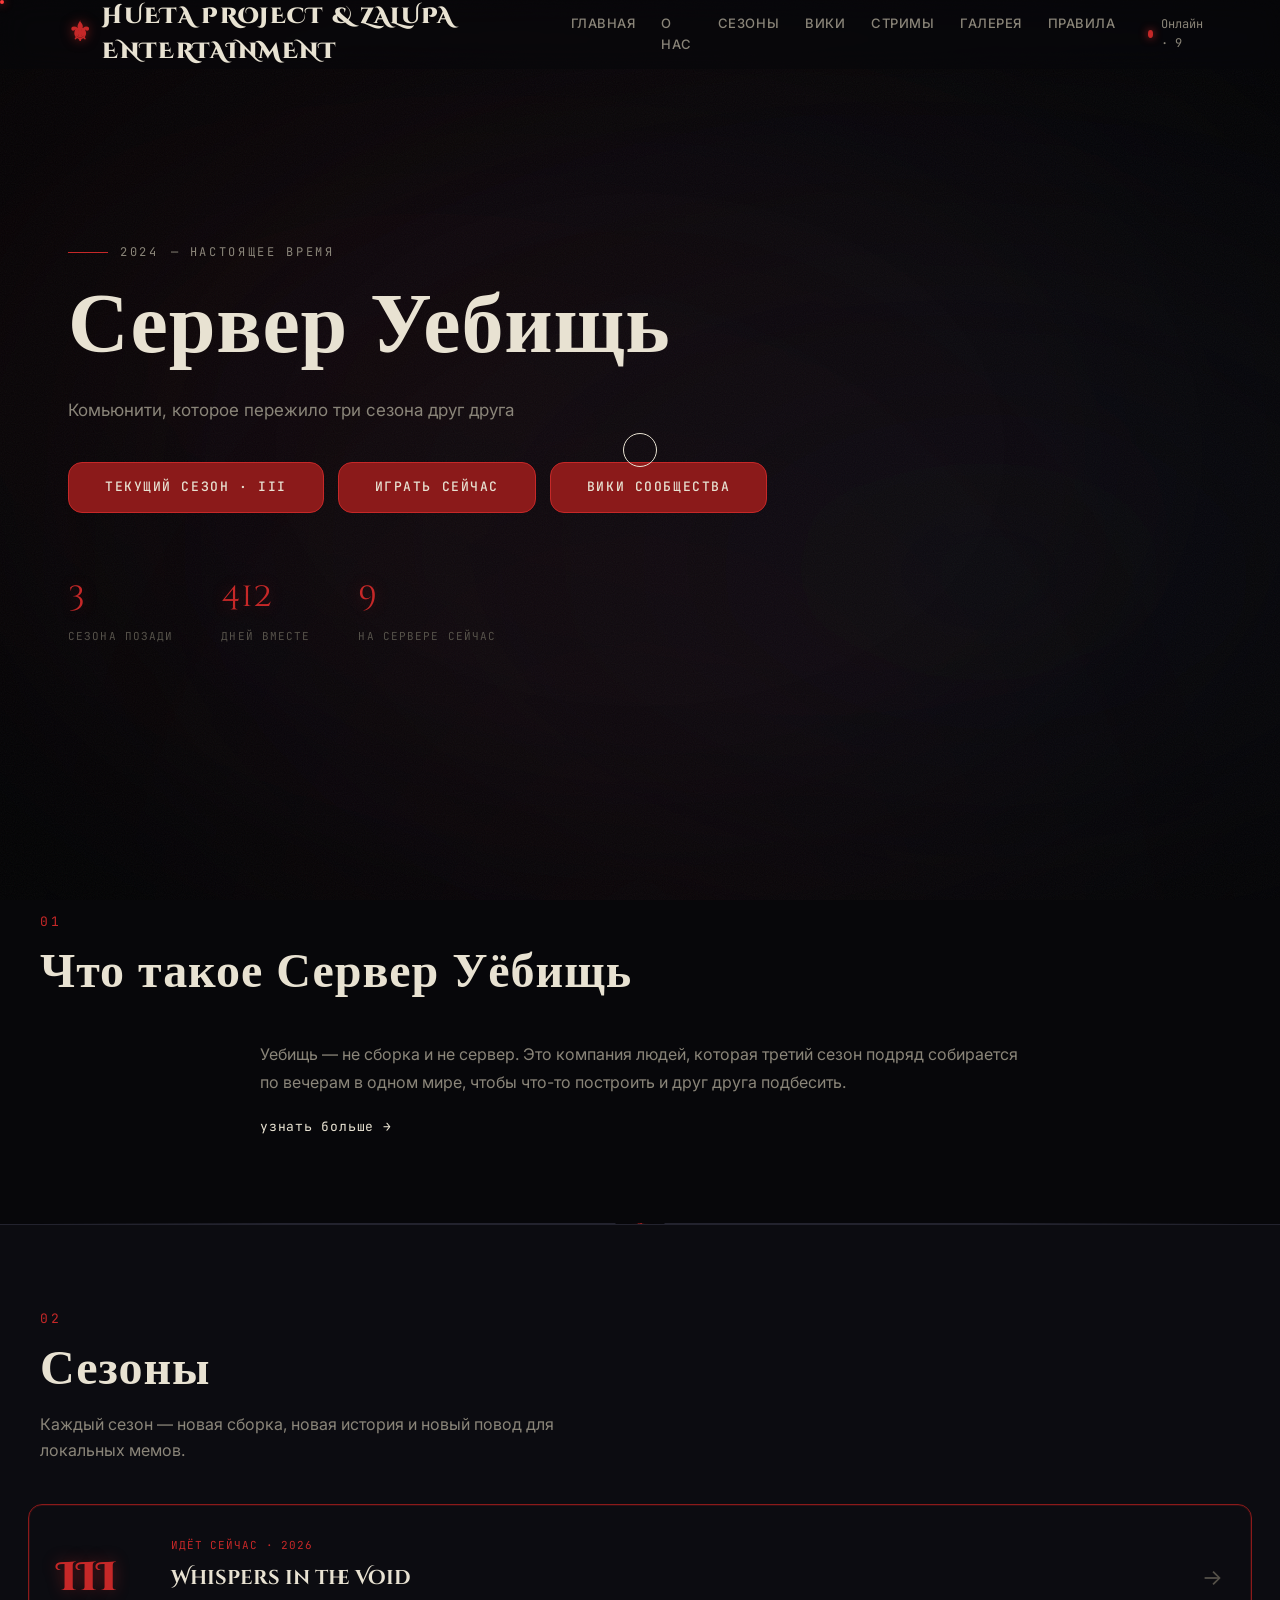
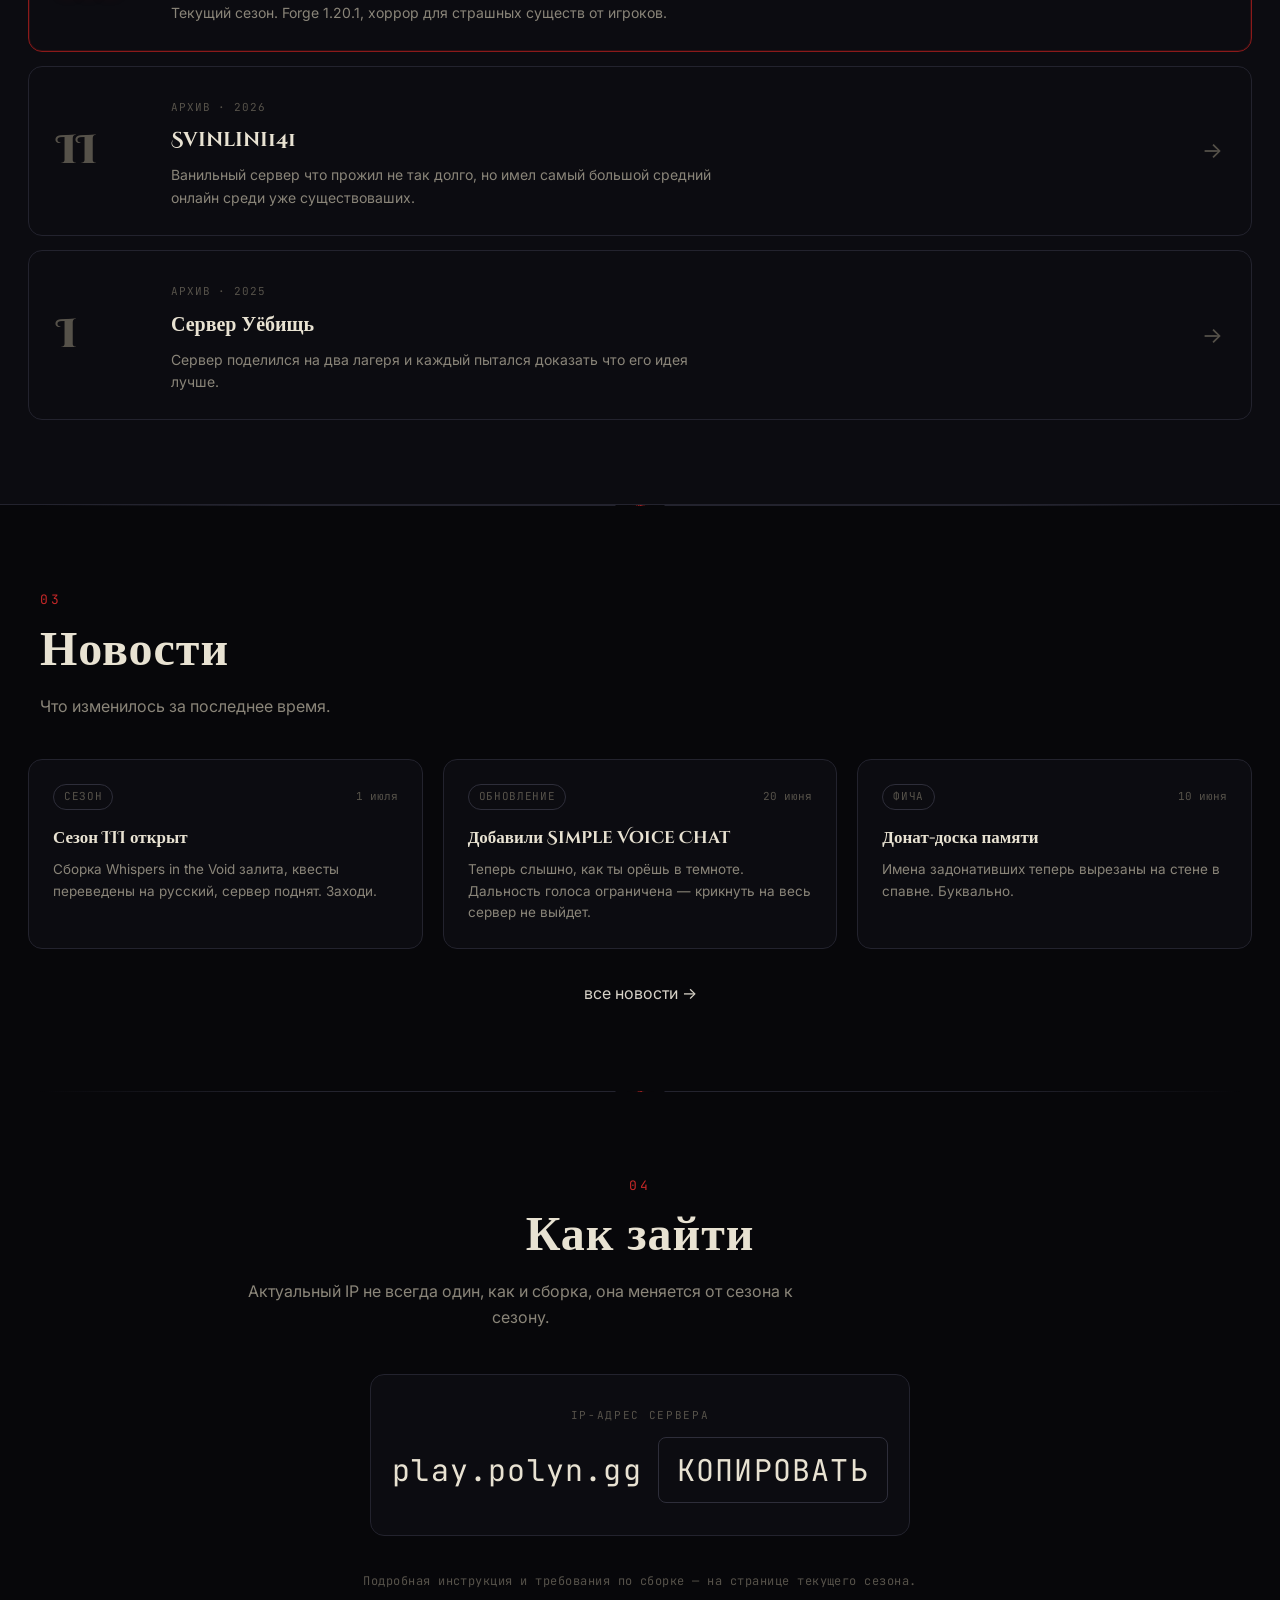
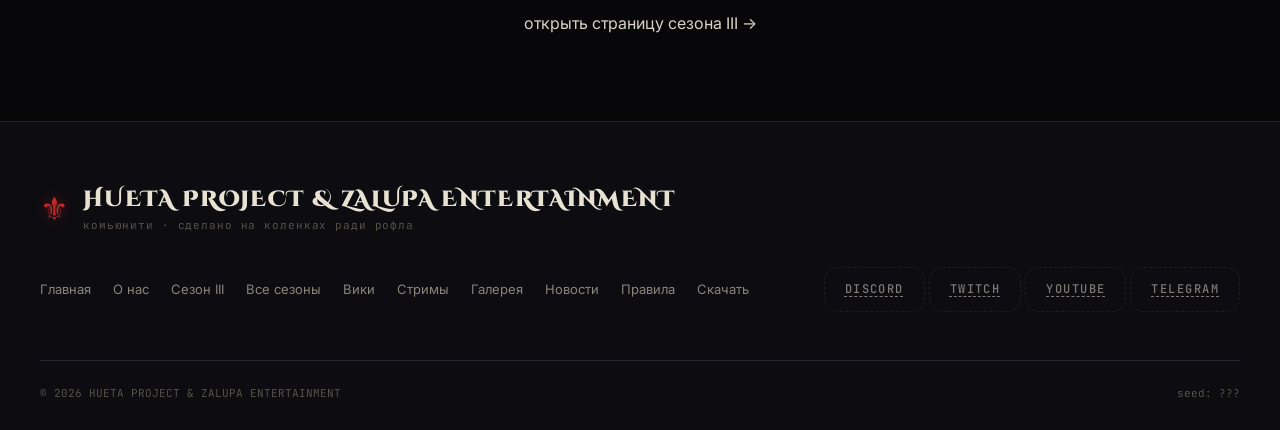
==== commit e04d45d3: "Update index.html" ====
--- a/index.html
+++ b/index.html
@@ -71,7 +71,7 @@
         <h2 class="section-head__title">Что такое Сервер Уёбищь</h2>
       </div>
       <div class="about-teaser reveal-auto">
-        <p id="heroDesc">Сервер Уёбищь - не сборка и не сервер. Это компания людей, которая третий сезон подряд собирается в одном мире, чтобы что-то построить и побесить друг-друга.</p>
+        <p id="heroDesc"> Сервер Уёбищь - не сборка и не сервер. Это компания людей, которая третий сезон подряд собирается в одном мире, чтобы что-то построить и побесить друг-друга.</p>
         <a href="about.html" class="link-arrow">узнать больше →</a>
       </div>
     </section>
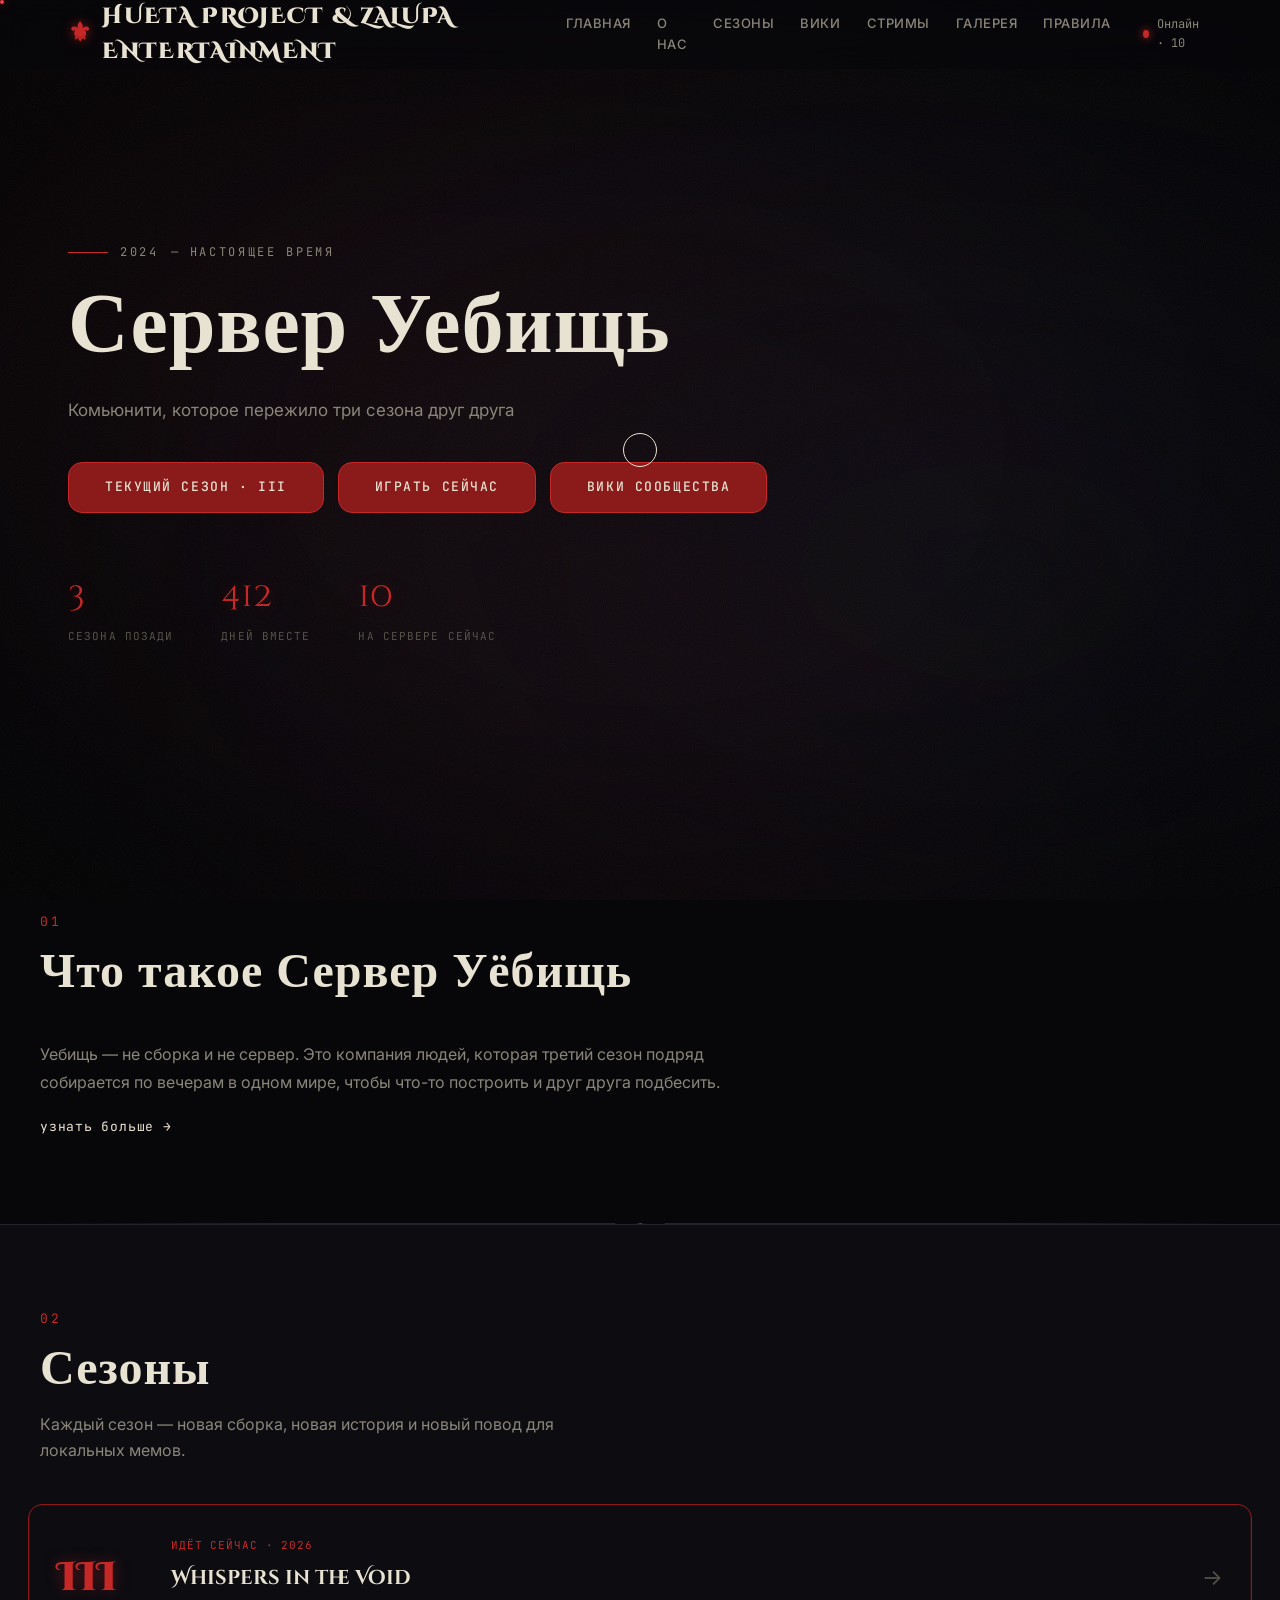
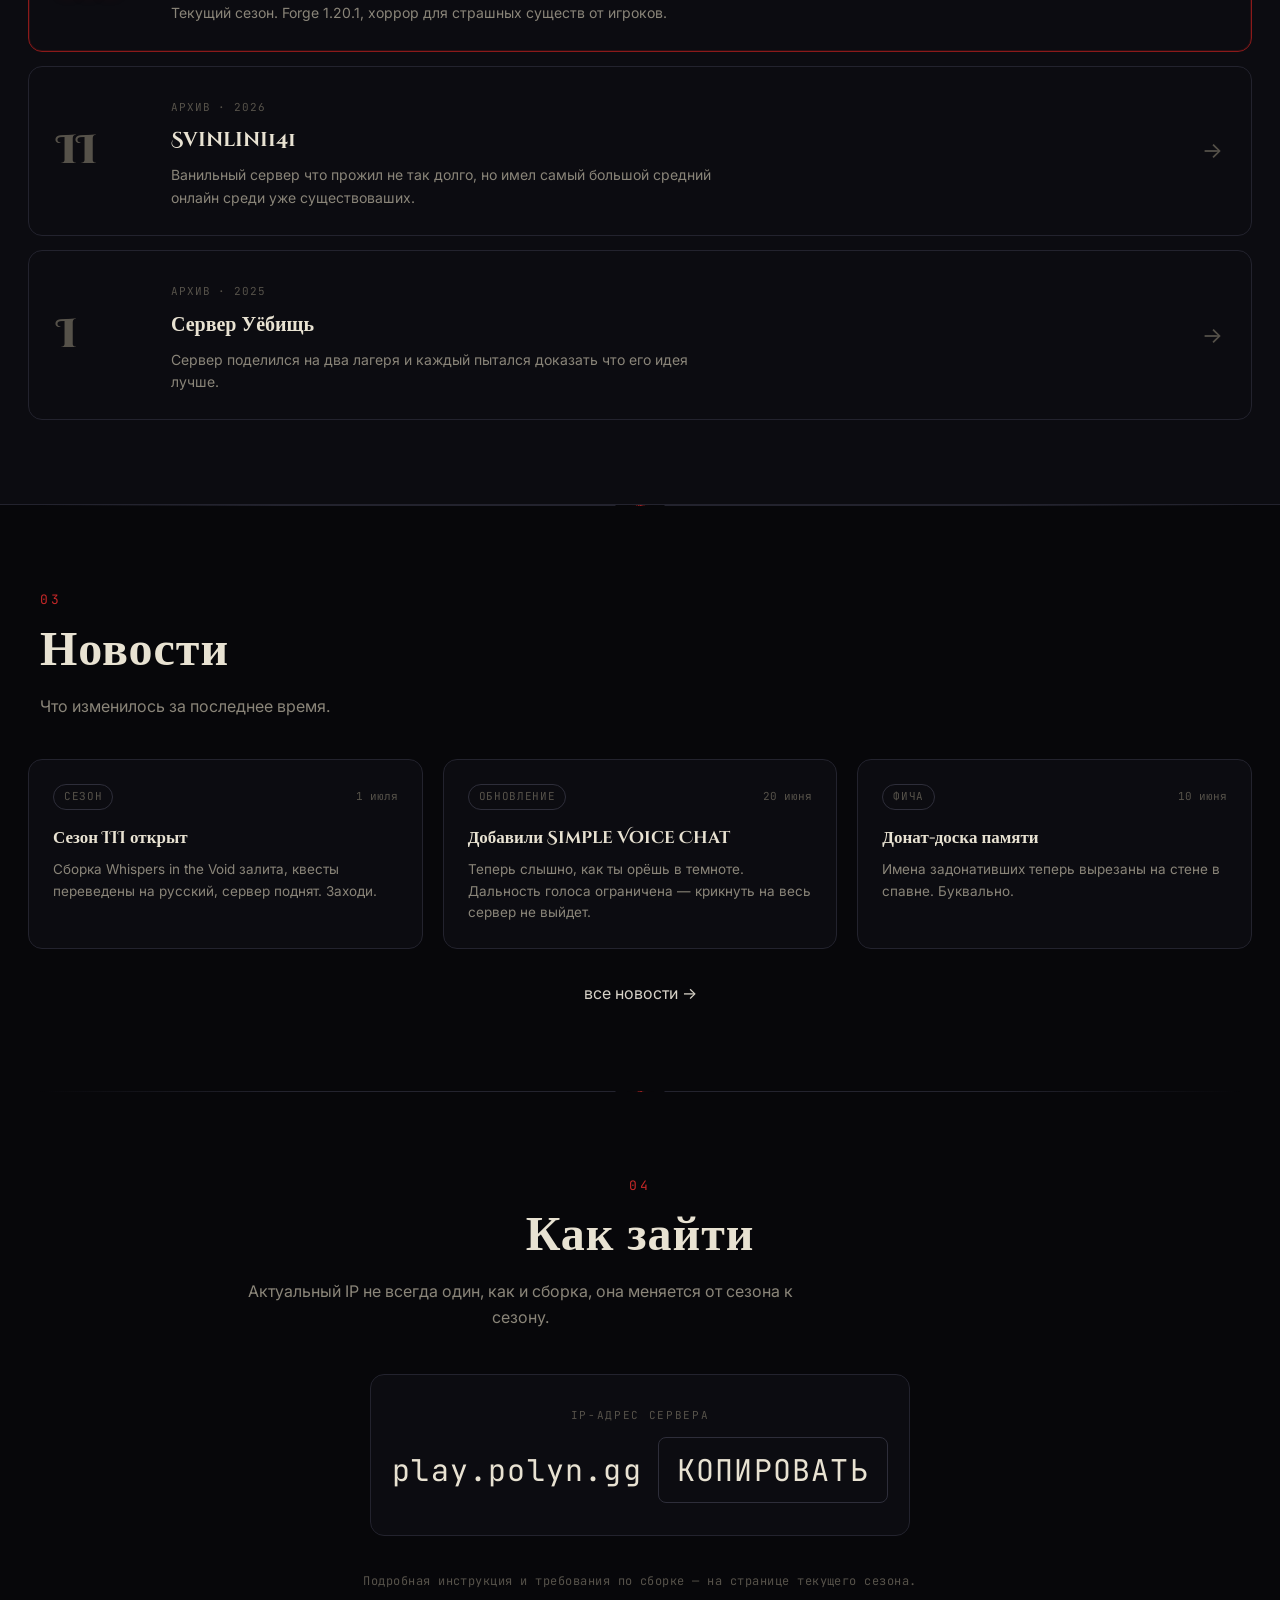
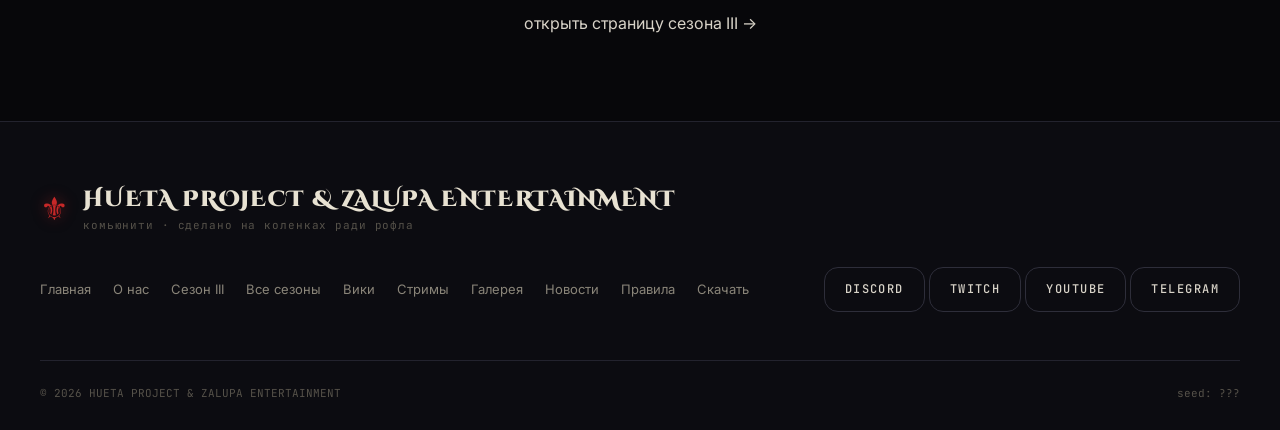
==== commit 682cce1a: "Update index.html" ====
--- a/index.html
+++ b/index.html
@@ -50,7 +50,7 @@
 
       <div class="hub-stats">
         <div class="hub-stat">
-          <span class="stat-num" id="statSeasons">3</span>
+          <span class="stat-num" id="statSeasons">2</span>
           <span class="stat-label">сезона позади</span>
         </div>
         <div class="hub-stat">
--- a/assets/css/styles.css
+++ b/assets/css/styles.css
@@ -533,7 +533,8 @@
 .hub-stats .stat-label { display: block; margin-top: 4px; font-family: var(--font-mono); font-size: 11px; letter-spacing: 0.1em; text-transform: uppercase; color: var(--ink-faint); }
 
 /* --- О сообществе, короткий тизер --- */
-.about-teaser { max-width: 760px; margin: 0 auto; }
+.about-teaser { max-width: var(--maxw); margin: 0 auto; }
+.about-teaser p { max-width: 700px; }
 .about-teaser p { font-size: 16px; color: var(--ink-dim); line-height: 1.8; }
 .about-teaser a.link-arrow { display: inline-flex; align-items: center; gap: 8px; margin-top: 20px; color: var(--bone); font-family: var(--font-mono); font-size: 13px; letter-spacing: 0.06em; }
 .about-teaser a.link-arrow:hover { color: var(--blood-bright); }
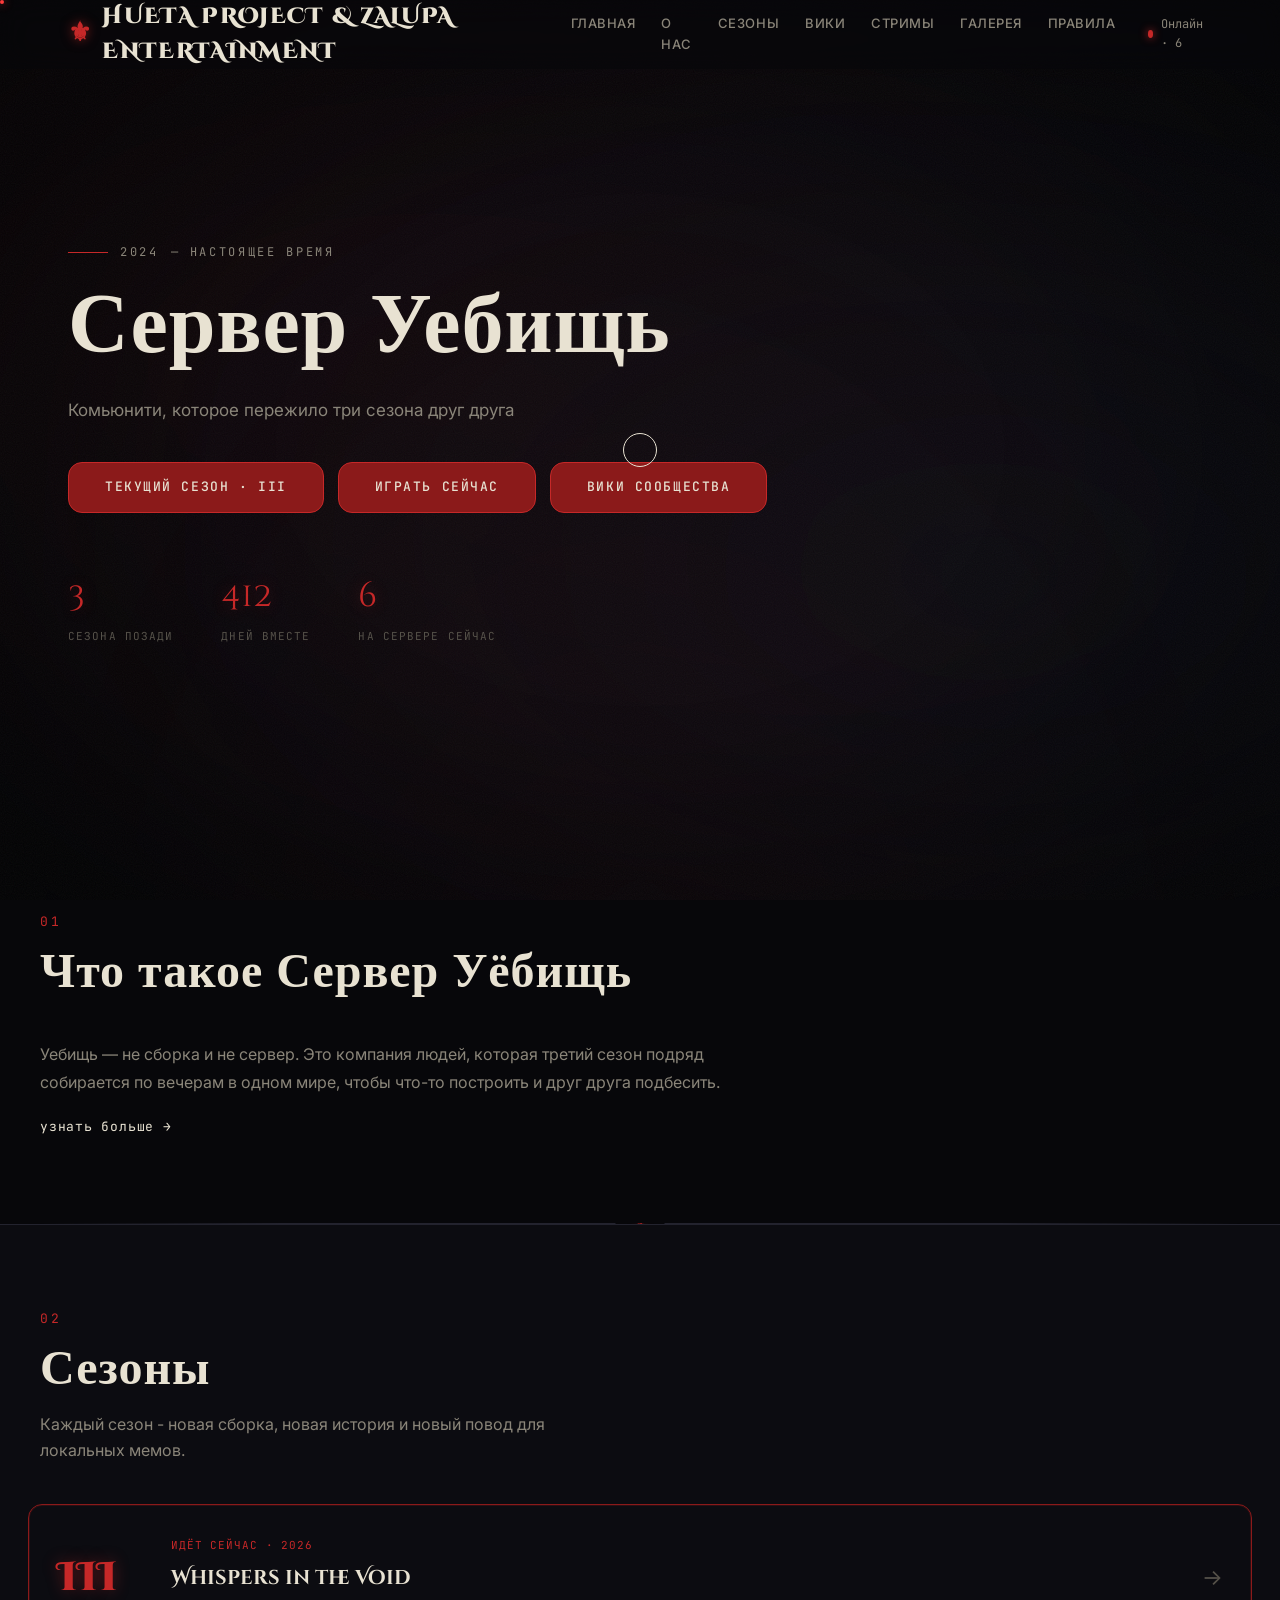
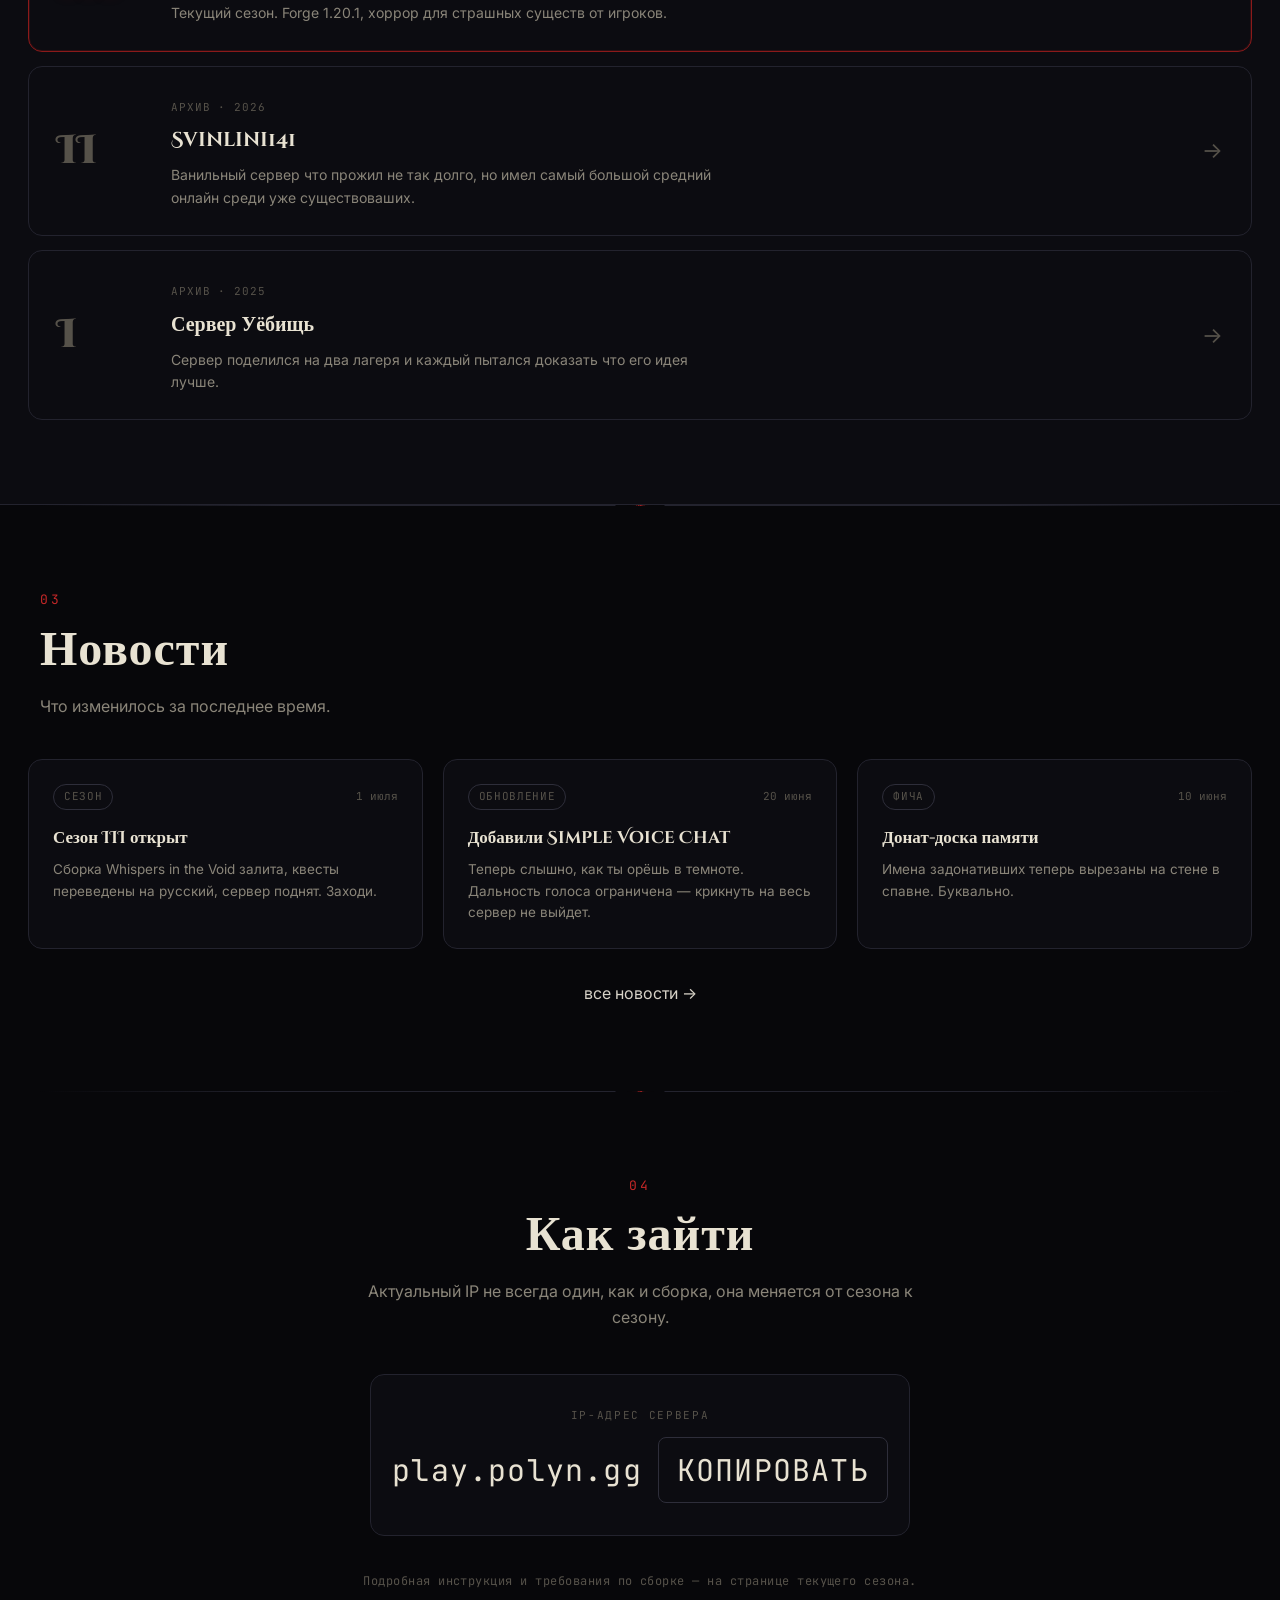
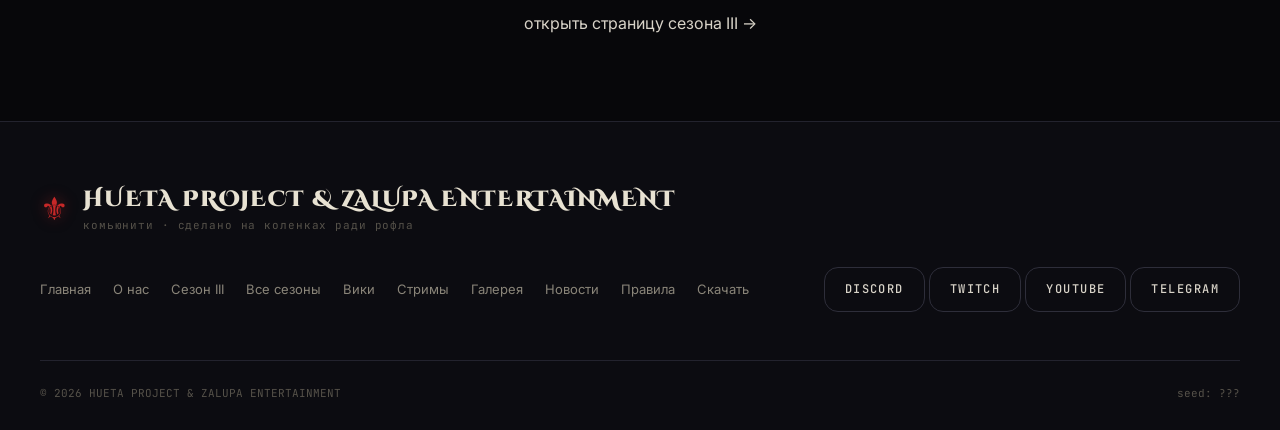
==== commit 422eb0a7: "Update index.html" ====
--- a/index.html
+++ b/index.html
@@ -83,7 +83,7 @@
       <div class="section-head">
         <span class="section-head__index">02</span>
         <h2 class="section-head__title">Сезоны</h2>
-        <p class="section-head__desc">Каждый сезон — новая сборка, новая история и новый повод для локальных мемов.</p>
+        <p class="section-head__desc">Каждый сезон - новая сборка, новая история и новый повод для локальных мемов.</p>
       </div>
       <div class="season-list" id="seasonList">
         <!-- рендерится из config/seasons.json -->
@@ -112,7 +112,7 @@
     <!-- ===== КАК ЗАЙТИ ===== -->
     <section class="join" id="join">
       <div class="join__inner">
-        <div class="section-head">
+        <div class="section-head section-head--center">
           <span class="section-head__index">04</span>
           <h2 class="section-head__title">Как зайти</h2>
           <p class="section-head__desc">Актуальный IP не всегда один, как и сборка, она меняется от сезона к сезону.</p>
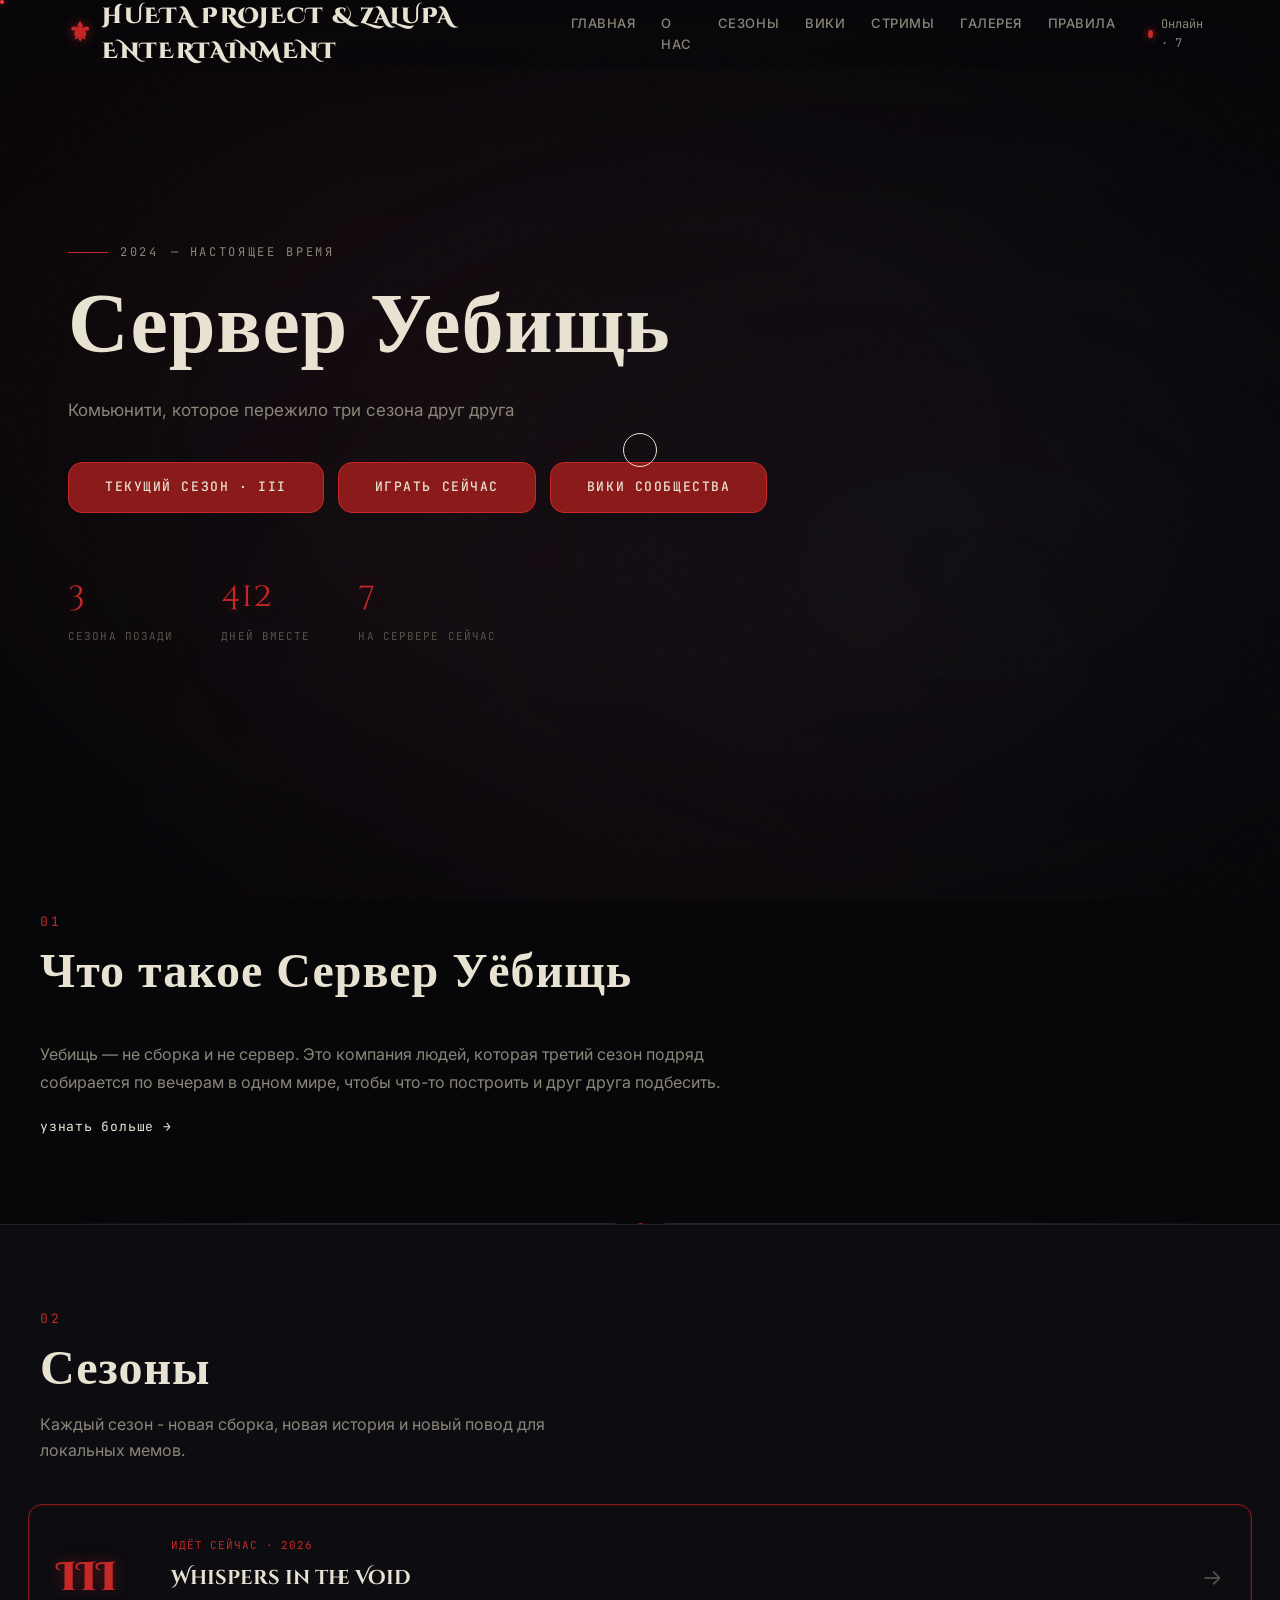
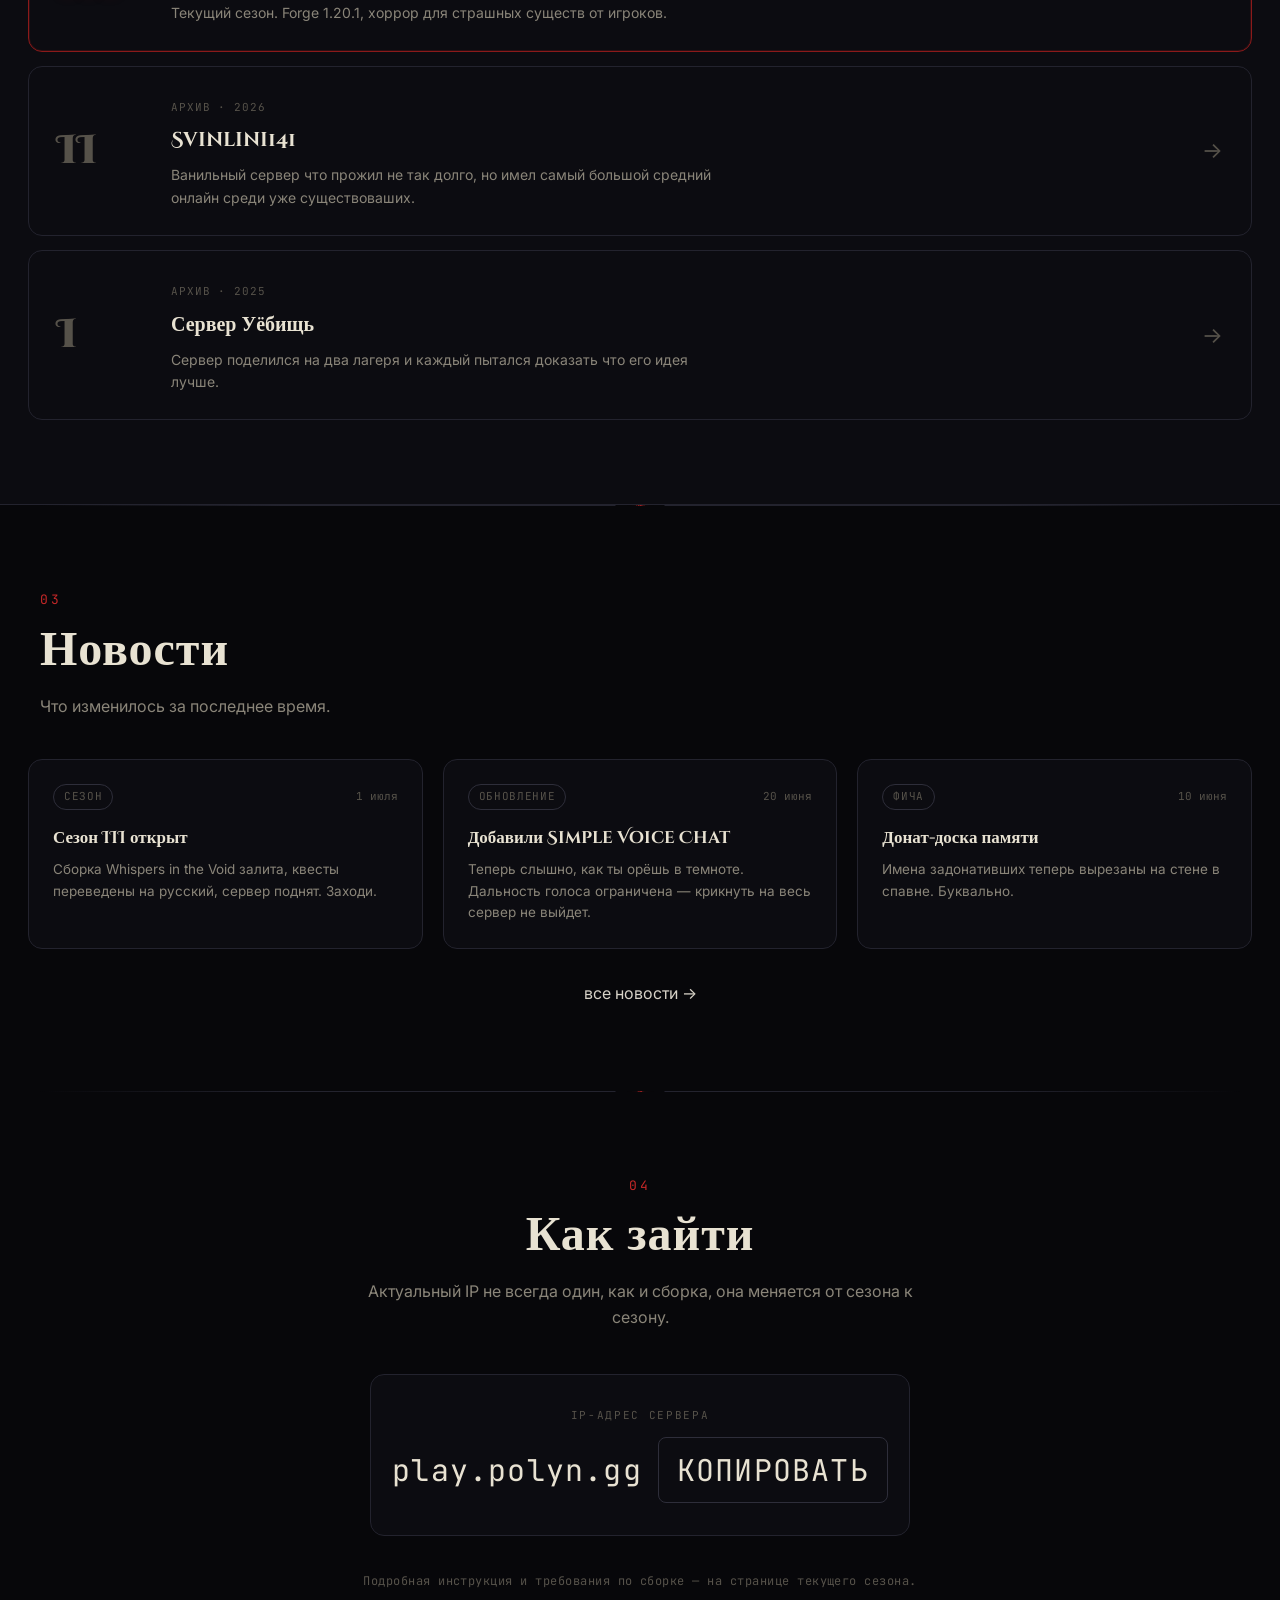
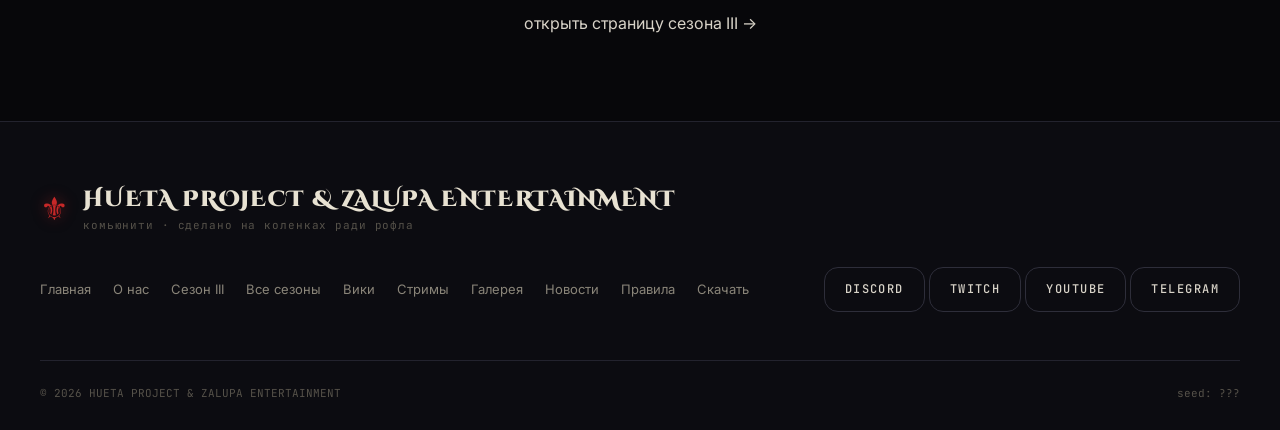
==== commit 64767ec2: "Update index.html" ====
--- a/index.html
+++ b/index.html
@@ -3,7 +3,7 @@
 <head>
   <meta charset="UTF-8" />
   <meta name="viewport" content="width=device-width, initial-scale=1.0" />
-  <title>УЕБИЩЬ — комьюнити, живущее сезонами</title>
+  <title>Сервер Уебищь — комьюнити, живущее сезонами</title>
   <meta name="description" content="УЕБИЩЬ — Minecraft-комьюнити, которое уже третий сезон подряд собирается по вечерам, чтобы что-то построить и друг друга подбесить." />
   <link rel="preconnect" href="https://fonts.googleapis.com" />
   <link rel="preconnect" href="https://fonts.gstatic.com" crossorigin />
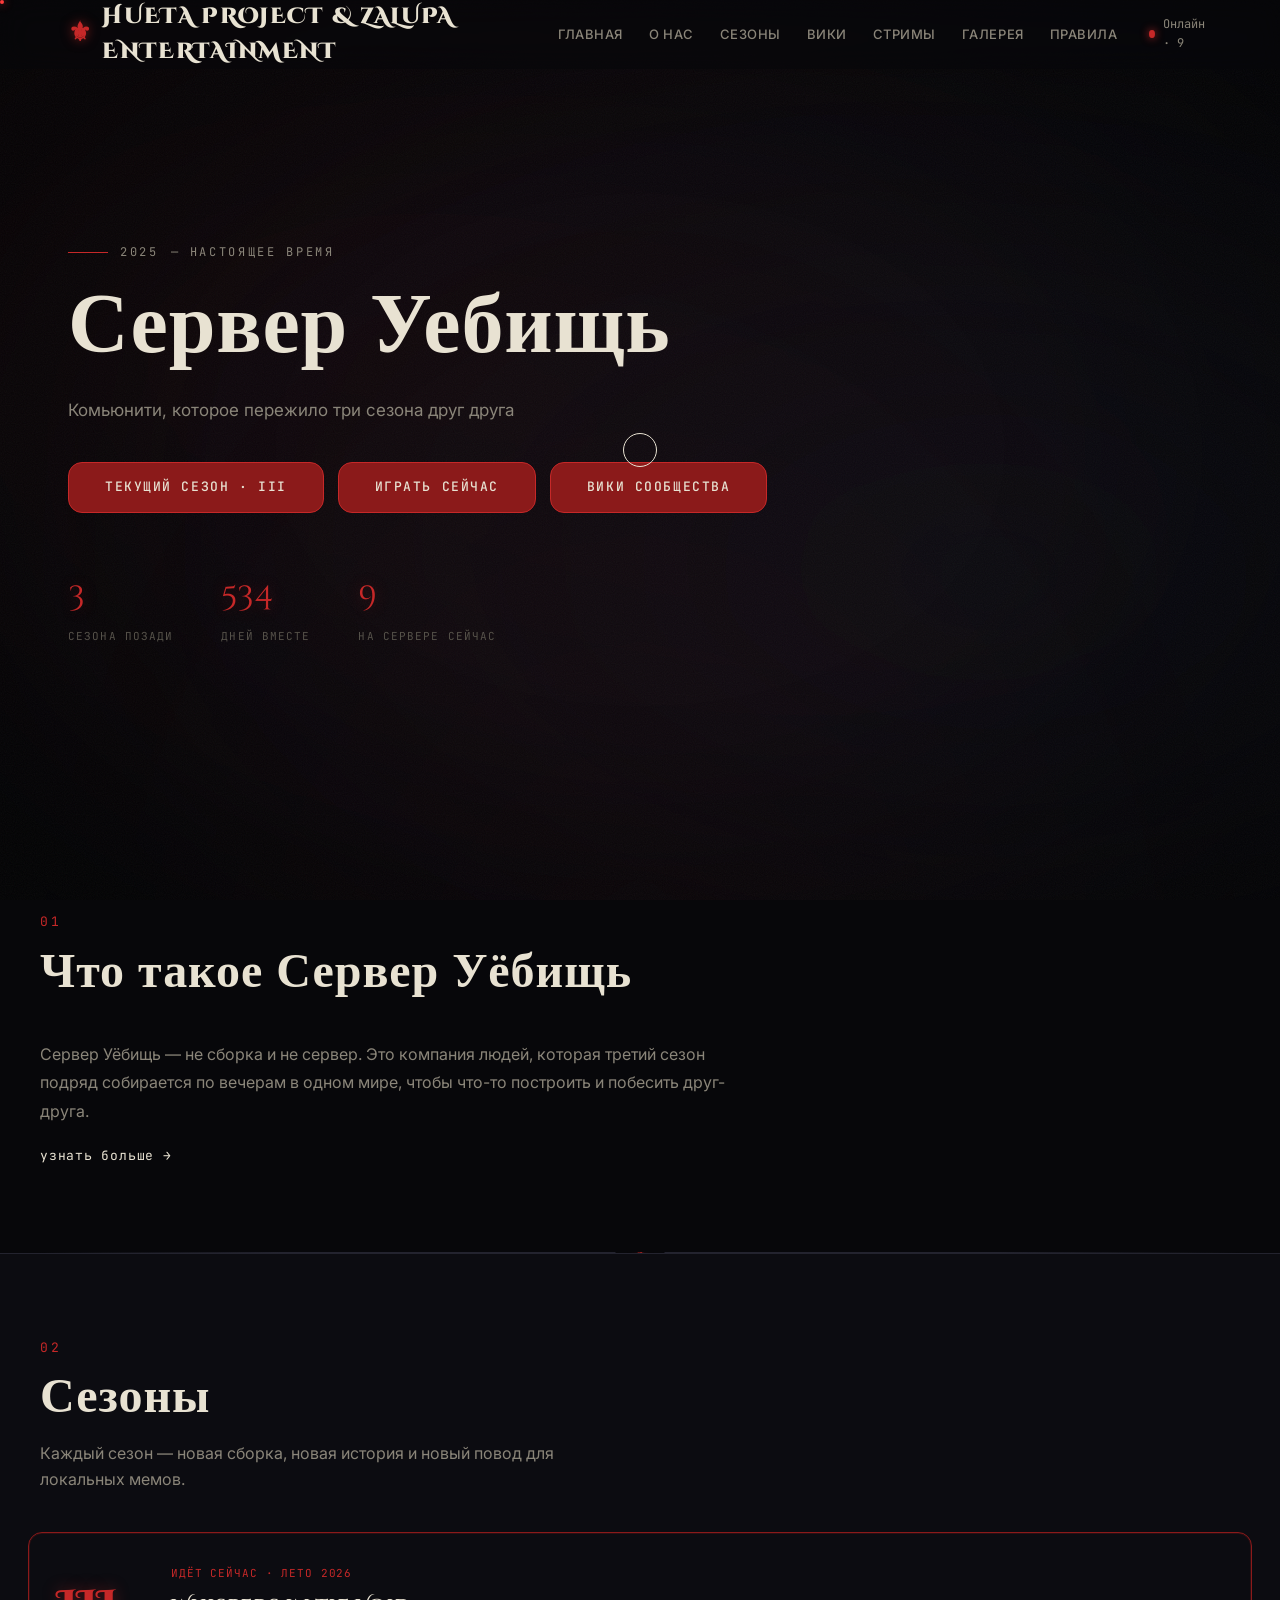
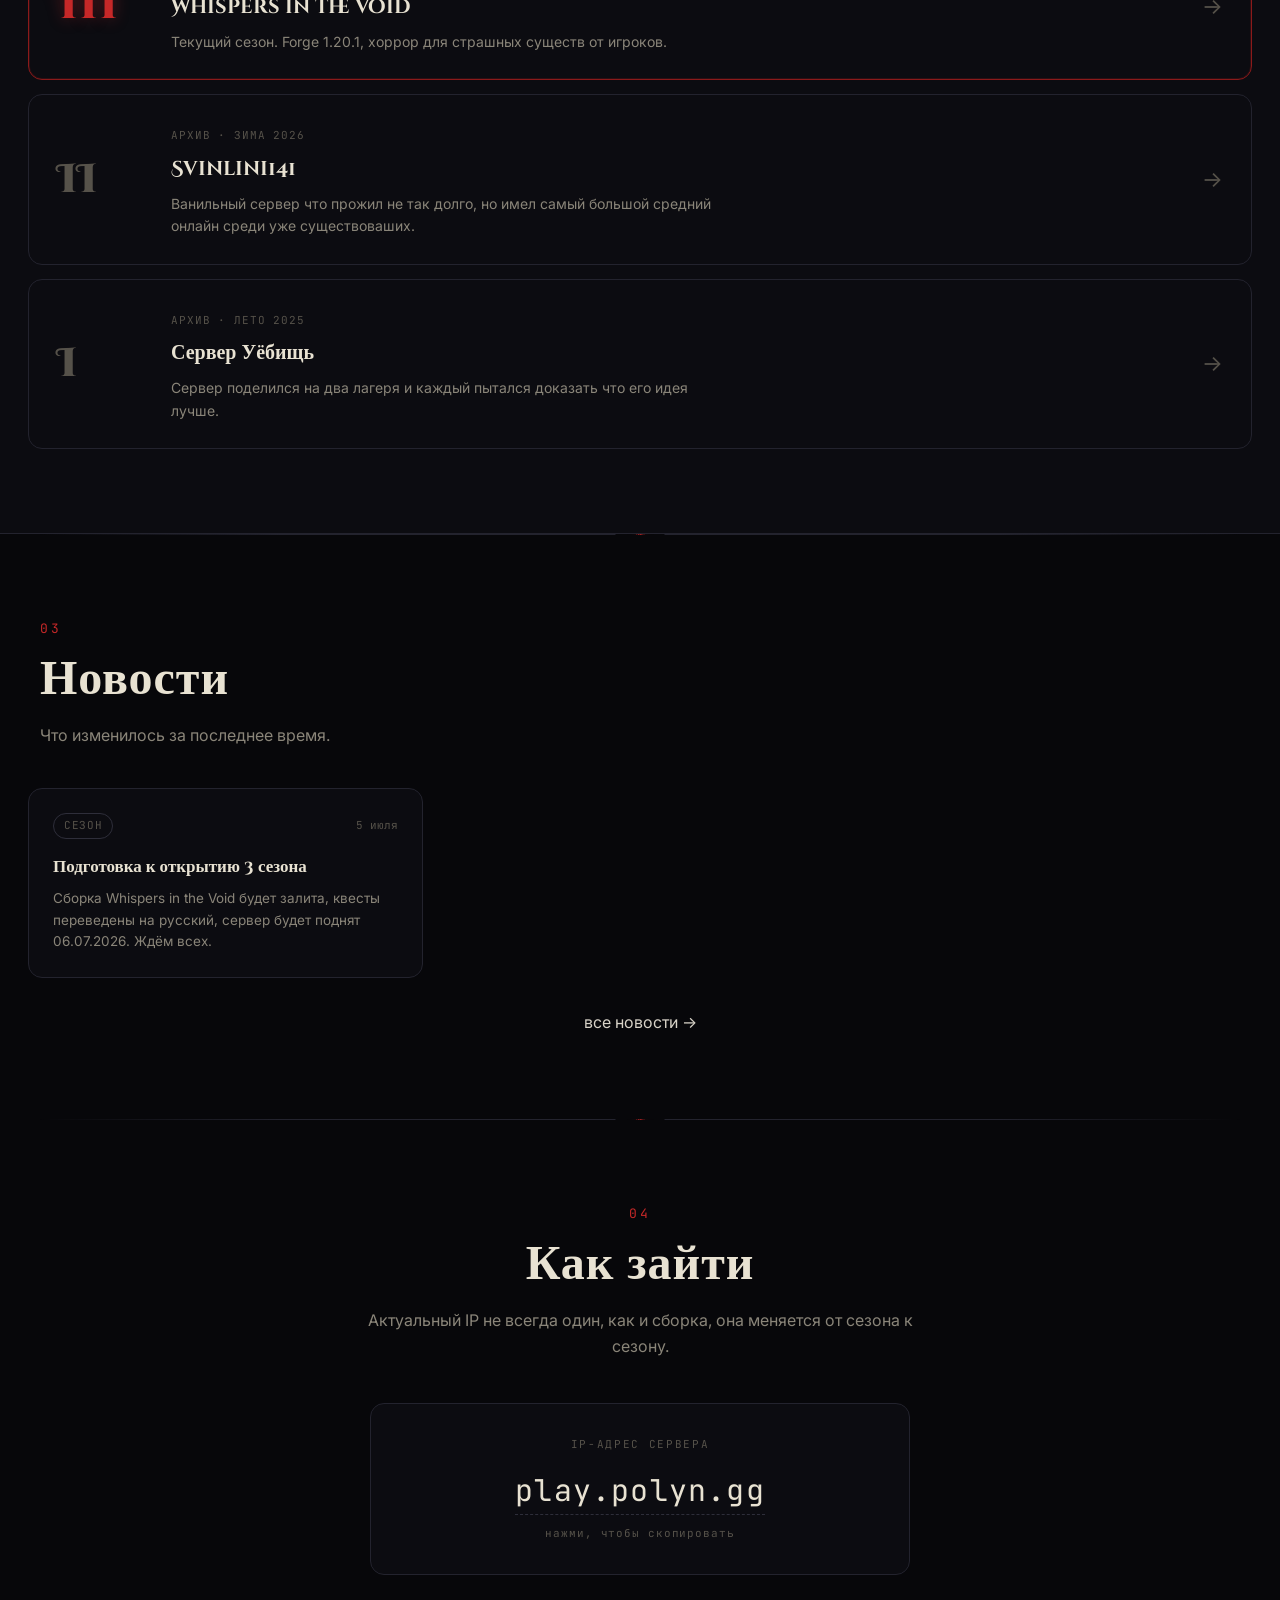
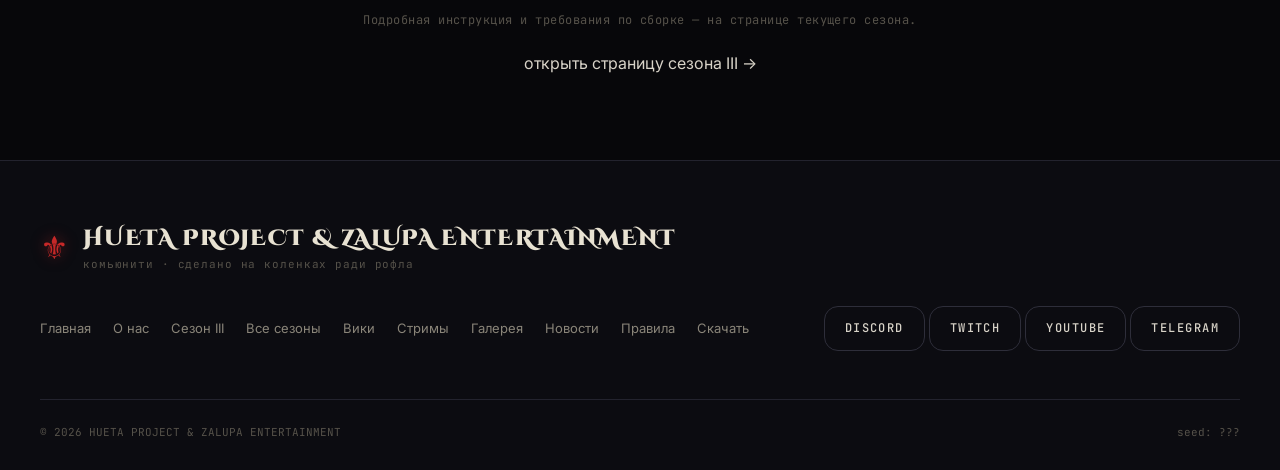
==== commit b0f968c8: "Add files via upload" ====
--- a/index.html
+++ b/index.html
@@ -3,7 +3,7 @@
 <head>
   <meta charset="UTF-8" />
   <meta name="viewport" content="width=device-width, initial-scale=1.0" />
-  <title>Сервер Уебищь — комьюнити, живущее сезонами</title>
+  <title>УЕБИЩЬ — комьюнити, живущее сезонами</title>
   <meta name="description" content="УЕБИЩЬ — Minecraft-комьюнити, которое уже третий сезон подряд собирается по вечерам, чтобы что-то построить и друг друга подбесить." />
   <link rel="preconnect" href="https://fonts.googleapis.com" />
   <link rel="preconnect" href="https://fonts.gstatic.com" crossorigin />
@@ -50,7 +50,7 @@
 
       <div class="hub-stats">
         <div class="hub-stat">
-          <span class="stat-num" id="statSeasons">2</span>
+          <span class="stat-num" id="statSeasons">3</span>
           <span class="stat-label">сезона позади</span>
         </div>
         <div class="hub-stat">
@@ -83,7 +83,7 @@
       <div class="section-head">
         <span class="section-head__index">02</span>
         <h2 class="section-head__title">Сезоны</h2>
-        <p class="section-head__desc">Каждый сезон - новая сборка, новая история и новый повод для локальных мемов.</p>
+        <p class="section-head__desc">Каждый сезон — новая сборка, новая история и новый повод для локальных мемов.</p>
       </div>
       <div class="season-list" id="seasonList">
         <!-- рендерится из config/seasons.json -->
@@ -121,11 +121,9 @@
         <div class="join__ip">
           <div class="join__ip-label">IP-адрес сервера</div>
           <div class="join__ip-value">
-            <span id="ipText">play.polyn.gg</span>
-            <button class="join__ip-copy" id="ipCopy" data-copy="play.polyn.gg">
-              <span class="join__ip-copy-label">копировать</span>
-            </button>
+            <span id="ipText" class="join__ip-clickable" data-copy="play.polyn.gg">play.polyn.gg</span>
           </div>
+          <div class="join__ip-hint">нажми, чтобы скопировать</div>
           <div class="join__ip-toast" id="ipToast" hidden>Скопировано.</div>
         </div>
 
--- a/assets/css/styles.css
+++ b/assets/css/styles.css
@@ -1,6 +1,41 @@
 /* ============================================================
    ПОЛЫНЬ — Horror Minecraft Server
    Палитра: антрацит + кровь + тлен
+   ============================================================ */
+
+/* ============================================================
+   ОГЛАВЛЕНИЕ — ищи заголовок через Ctrl+F (Cmd+F на Mac)
+   ============================================================
+
+   :root                     — все цвета, шрифты, отступы одним списком.
+                               Меняешь тут — меняется ВЕЗДЕ на сайте.
+   РЕСЕТ                     — служебные сбросы браузера, обычно не трогать
+   ФОНОВЫЕ СЛОИ              — тёмный градиент / шум / туман на фоне
+   КАСТОМНЫЙ КУРСОР          — кастомный кружок вместо стрелки мыши
+   ПРОГРЕСС-БАР ПРОКРУТКИ    — тонкая полоска сверху, показывает % скролла
+   НАВИГАЦИЯ                 — верхнее меню (лого, ссылки, "онлайн")
+   ОБЩИЕ СЕКЦИИ              — отступы/ширина, общие для всех блоков сайта
+   HERO                      — самый первый экран с заголовком
+   ПРАВИЛА                   — карточки категорий на странице rules.html
+   КНОПКИ                    — все .btn (обычные, ghost, размеры)
+   ОБ СБОРКЕ                 — блок "что такое сервер"
+   МЕХАНИКИ                  — карточки с фичами/механиками
+   КАРТА МИРА                — canvas-карта с игроками
+   ОНЛАЙН                    — счётчик и график онлайна
+   КАК ЗАЙТИ                 — блок с IP сервера и кнопкой "копировать"
+   ФУТЕР                     — самый низ страницы
+   GLITCH ЭФФЕКТ             — дрожащий/двоящийся текст при наведении
+   prefers-reduced-motion    — отключает анимации людям, кому они мешают
+   АНИМАЦИИ ПОЯВЛЕНИЯ        — плавное появление блоков при скролле
+   АДАПТИВ                   — стили под телефон/планшет (@media)
+   ГЛАВНАЯ (ХАБ СООБЩЕСТВА)  — карточки новостей, сезонов, вики и т.п.
+   TWITCH КАРУСЕЛЬ           — блок "Прямой эфир" с плеерами Twitch
+
+   Частые задачи:
+   - поменять акцентный цвет (кровь) везде → --blood-bright в :root
+   - поменять фон сайта → --bg-0 / --bg-1 в :root
+   - поменять шрифт заголовков → --font-display в :root
+   - поменять максимальную ширину контента → --maxw в :root
    ============================================================ */
 
 :root {
@@ -168,9 +203,12 @@
 .nav__logo-text { color: var(--bone); }
 
 .nav__links { display: flex; gap: 26px; margin-left: auto; }
+/* white-space: nowrap — чтобы пункты меню из двух слов (например "О нас")
+   не переносились на вторую строку, если места чуть не хватает */
 .nav__links a {
   font-size: 13px; font-weight: 500; letter-spacing: 0.04em; text-transform: uppercase;
   color: var(--ink-dim); position: relative; padding: 6px 0; transition: color 0.25s;
+  white-space: nowrap;
 }
 .nav__links a::after {
   content: ""; position: absolute; left: 0; bottom: 0; height: 1px; width: 0;
@@ -264,6 +302,17 @@
 .hero__scroll { position: absolute; bottom: 32px; left: 50%; transform: translateX(-50%); display: flex; flex-direction: column; align-items: center; gap: 10px; font-family: var(--font-mono); font-size: 10px; letter-spacing: 0.25em; text-transform: uppercase; color: var(--ink-faint); }
 .hero__scroll-line { width: 1px; height: 40px; background: linear-gradient(var(--blood-bright), transparent); animation: scrollPulse 2s var(--ease) infinite; }
 @keyframes scrollPulse { 0% { transform: scaleY(0); transform-origin: top; } 50% { transform: scaleY(1); transform-origin: top; } 50.01% { transform-origin: bottom; } 100% { transform: scaleY(0); transform-origin: bottom; } }
+
+/* ============================================================
+   ПРАВИЛА — категории с пронумерованными списками
+   ============================================================ */
+.rules-list { max-width: var(--maxw); margin: 0 auto; display: grid; grid-template-columns: repeat(auto-fit, minmax(280px, 1fr)); gap: 18px; }
+.rules-category { background: var(--bg-2); border: 1px solid var(--line); border-radius: var(--r); padding: 28px; position: relative; }
+.rules-category__num { font-family: var(--font-mono); font-size: 12px; color: var(--blood-bright); letter-spacing: 0.15em; display: block; margin-bottom: 14px; }
+.rules-category__title { font-family: var(--font-display); font-size: 20px; color: var(--bone); margin-bottom: 14px; }
+.rules-category__list { list-style: none; display: flex; flex-direction: column; gap: 10px; }
+.rules-category__list li { position: relative; padding-left: 18px; color: var(--ink-dim); font-size: 14.5px; line-height: 1.6; }
+.rules-category__list li::before { content: "—"; position: absolute; left: 0; color: var(--blood); }
 
 /* ============================================================
    КНОПКИ
@@ -420,9 +469,12 @@
 .join__ip-label { font-family: var(--font-mono); font-size: 11px; letter-spacing: 0.15em; text-transform: uppercase; color: var(--ink-faint); }
 .join__ip-value { display: flex; align-items: center; justify-content: center; gap: 16px; margin-top: 12px; }
 .join__ip-value span { font-family: var(--font-mono); font-size: clamp(20px, 4vw, 30px); color: var(--bone); letter-spacing: 0.04em; }
-.join__ip-copy { padding: 8px 18px; border: 1px solid var(--line-2); border-radius: 8px; font-family: var(--font-mono); font-size: 12px; letter-spacing: 0.1em; text-transform: uppercase; color: var(--ink-dim); transition: all 0.25s; }
-.join__ip-copy:hover { border-color: var(--blood-bright); color: var(--bone); background: rgba(139,26,26,0.15); }
-.join__ip-copy.copied { border-color: var(--blood-bright); color: var(--blood-glow); }
+.join__ip-clickable {
+  cursor: pointer; border-bottom: 1px dashed var(--line-2); transition: color 0.25s, border-color 0.25s;
+}
+.join__ip-clickable:hover { color: var(--bone); border-color: var(--blood-bright); }
+.join__ip-clickable.copied { color: var(--blood-glow); border-color: var(--blood-glow); }
+.join__ip-hint { margin-top: 10px; font-family: var(--font-mono); font-size: 11px; letter-spacing: 0.08em; color: var(--ink-faint); }
 .join__ip-toast { margin-top: 18px; font-size: 12px; color: var(--blood-bright); font-style: italic; animation: feedIn 0.4s var(--ease); }
 .join__warn { margin-top: 36px; font-family: var(--font-mono); font-size: 12px; color: var(--ink-faint); letter-spacing: 0.04em; }
 
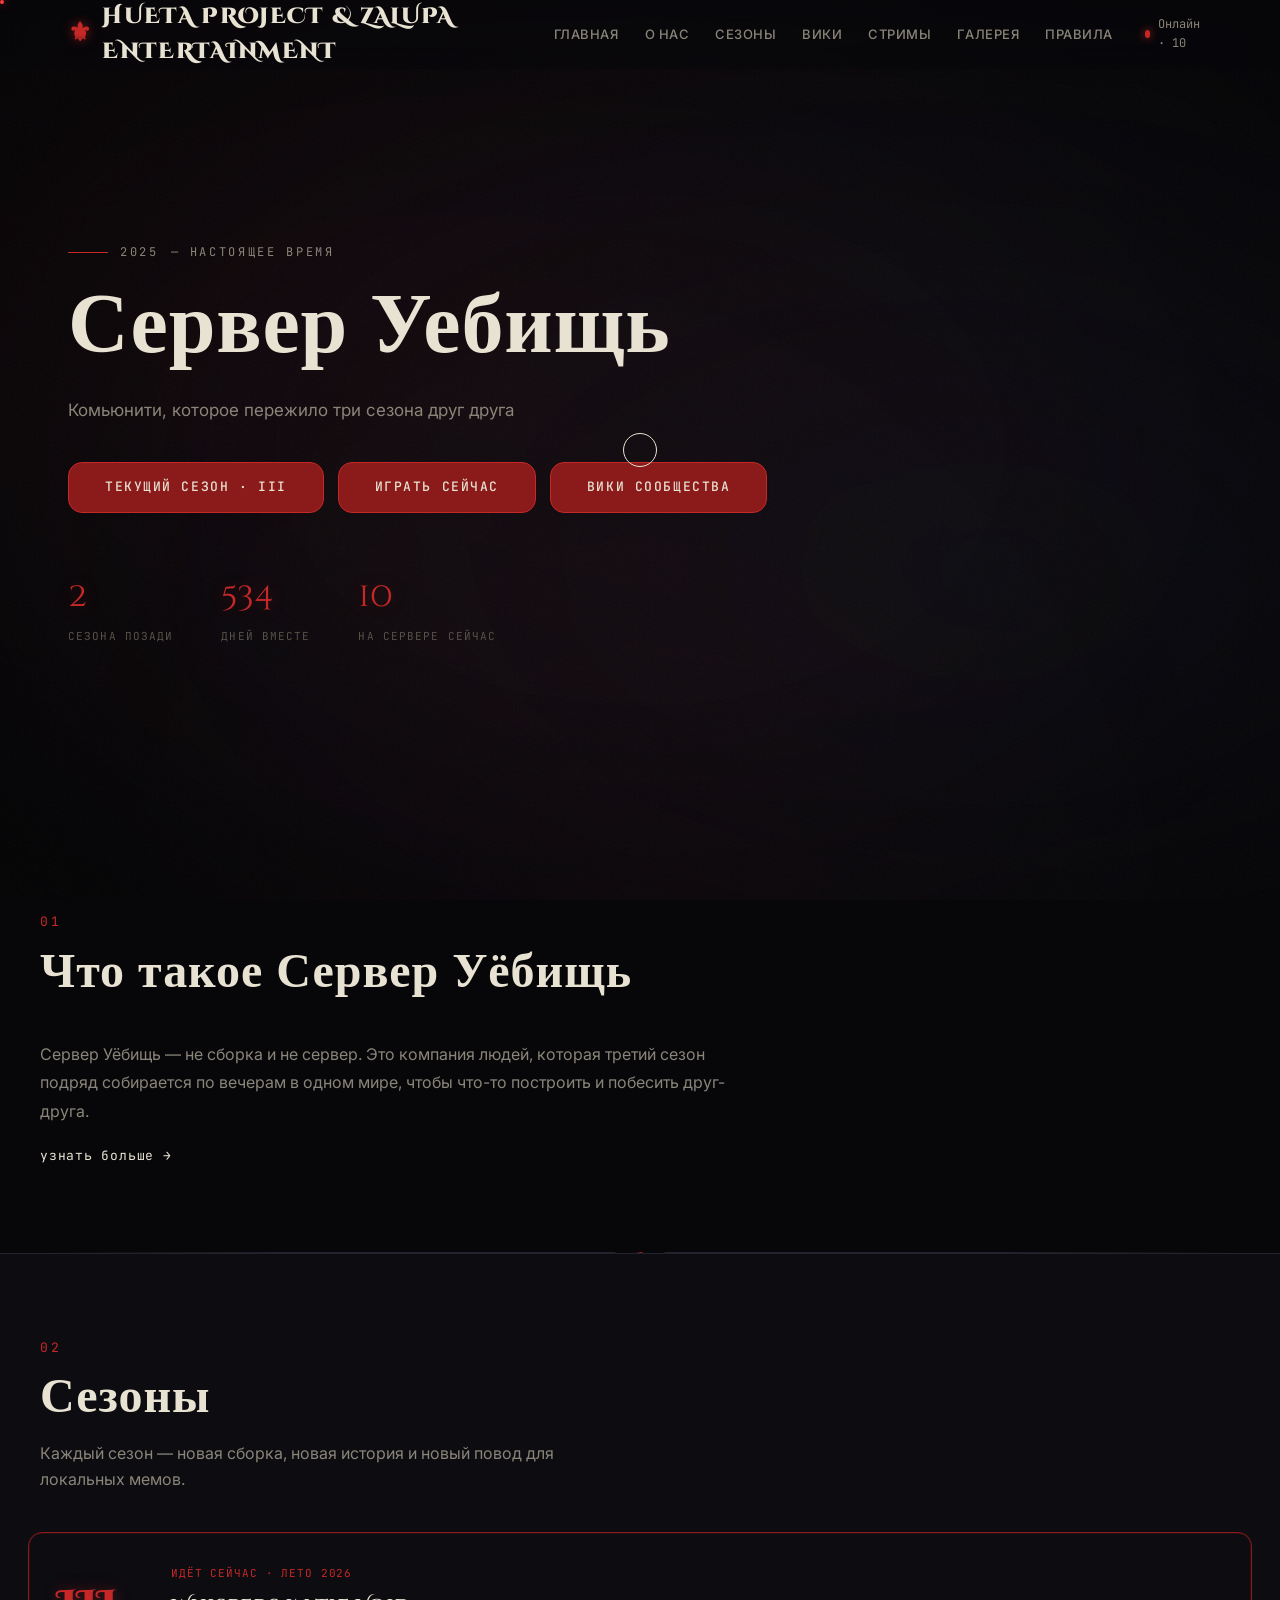
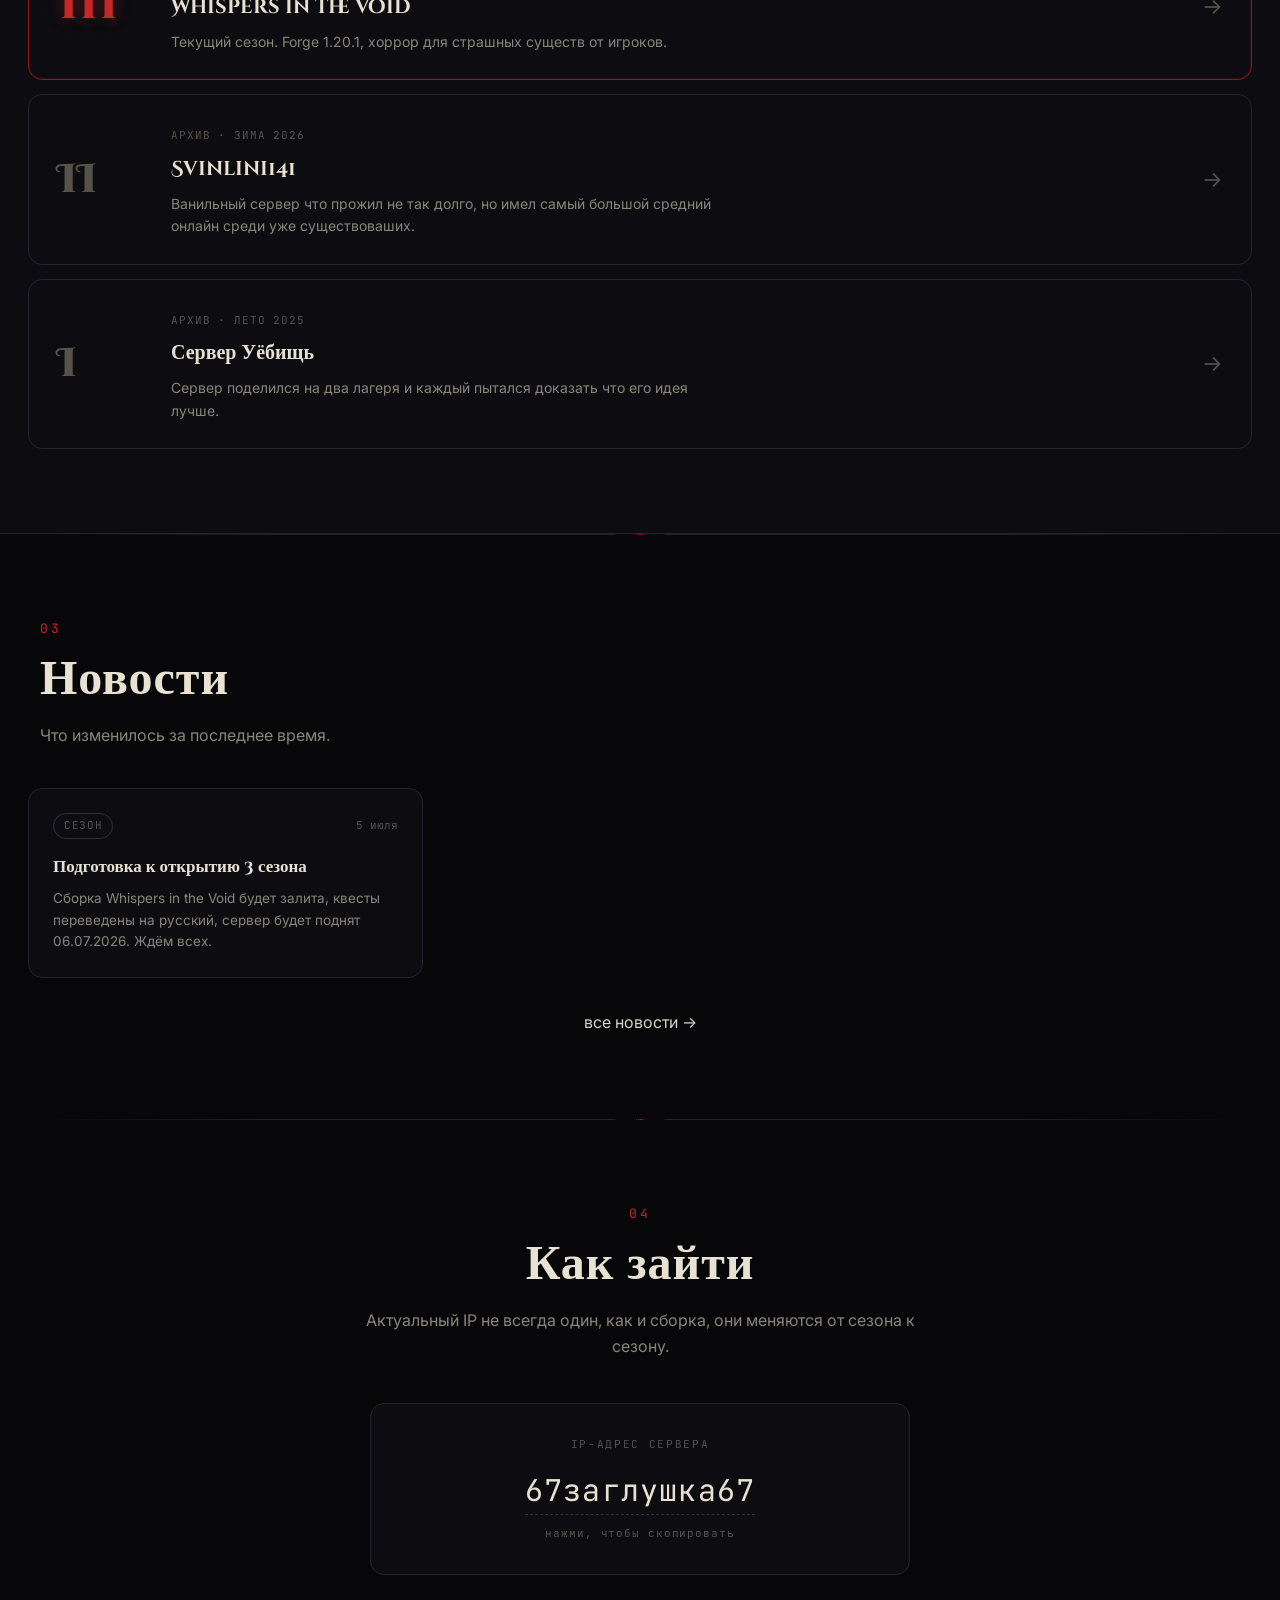
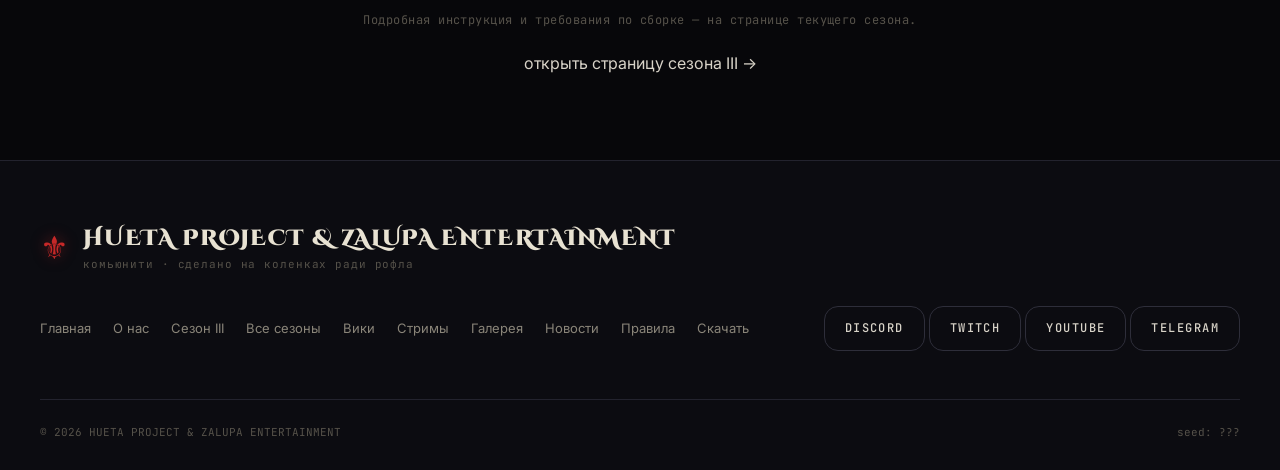
==== commit 0d56345a: "Update index.html" ====
--- a/index.html
+++ b/index.html
@@ -115,7 +115,7 @@
         <div class="section-head section-head--center">
           <span class="section-head__index">04</span>
           <h2 class="section-head__title">Как зайти</h2>
-          <p class="section-head__desc">Актуальный IP не всегда один, как и сборка, она меняется от сезона к сезону.</p>
+          <p class="section-head__desc">Актуальный IP не всегда один, как и сборка, они меняются от сезона к сезону.</p>
         </div>
 
         <div class="join__ip">
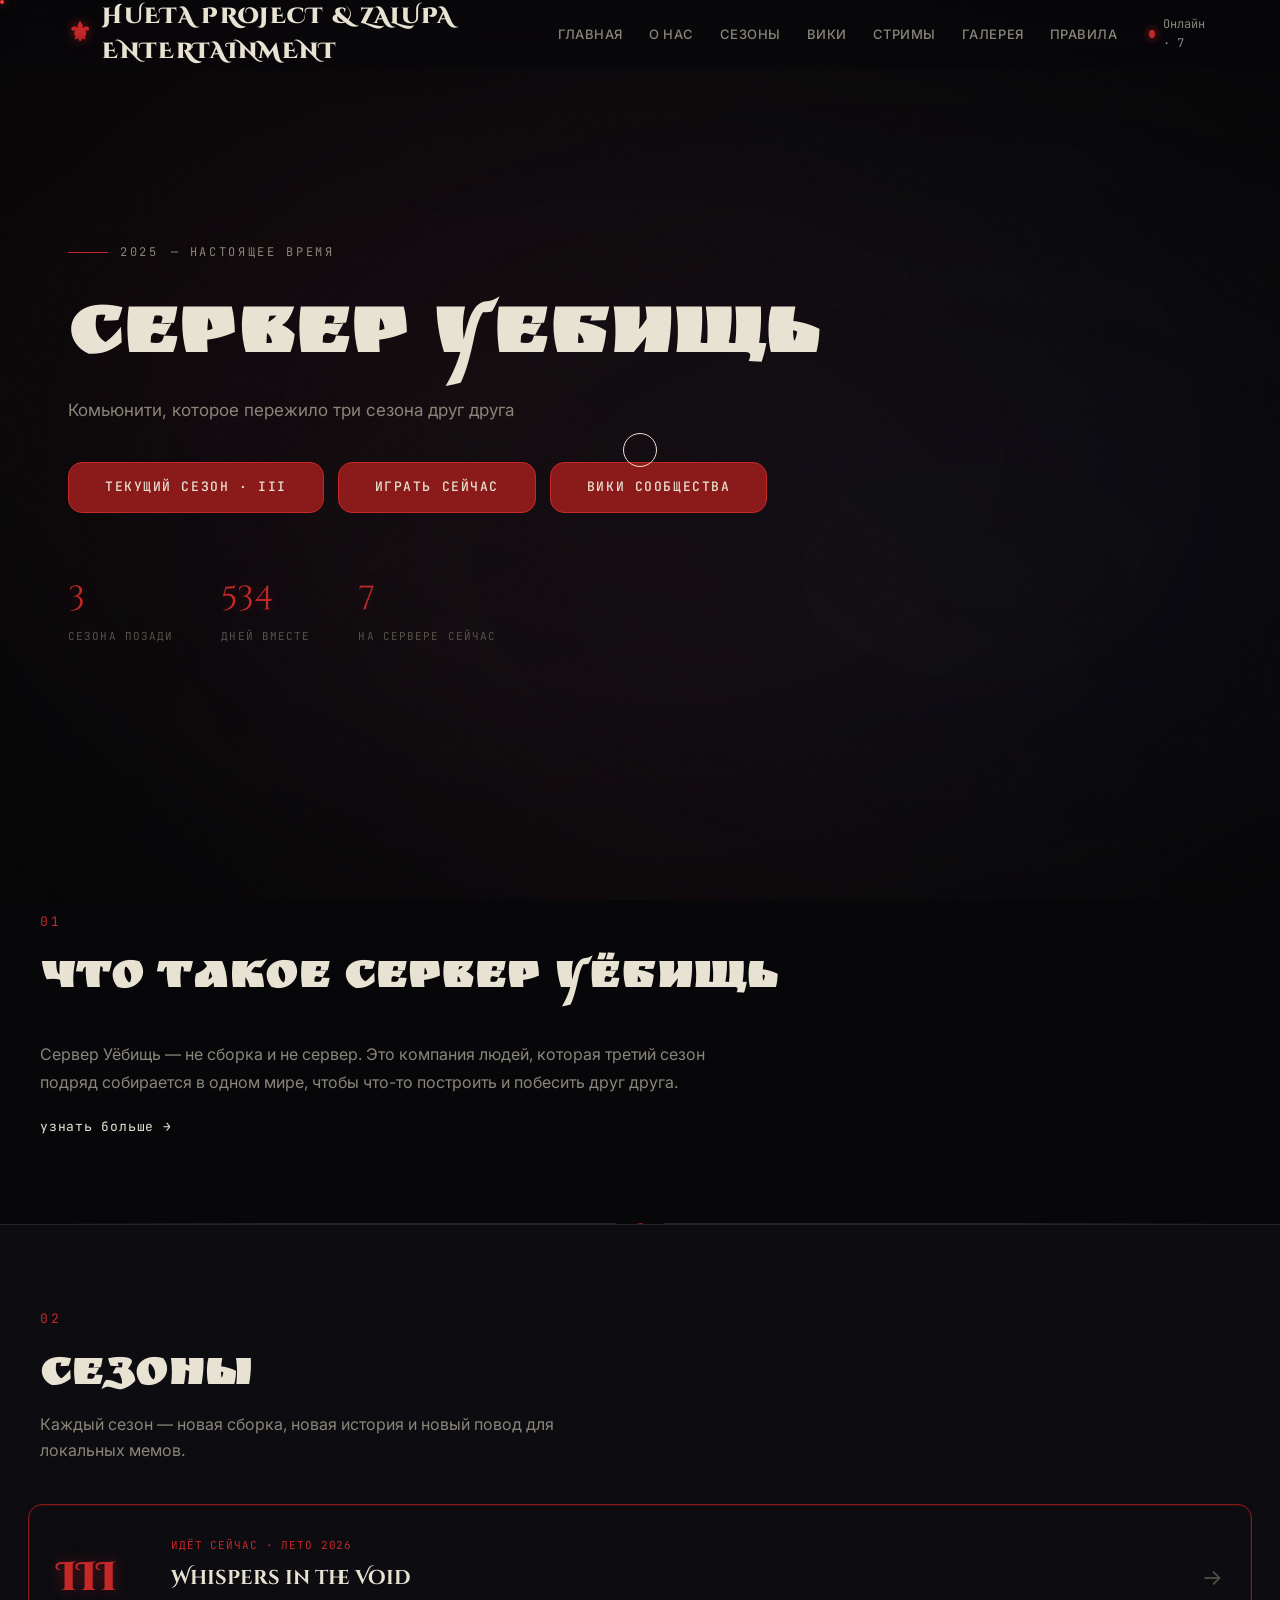
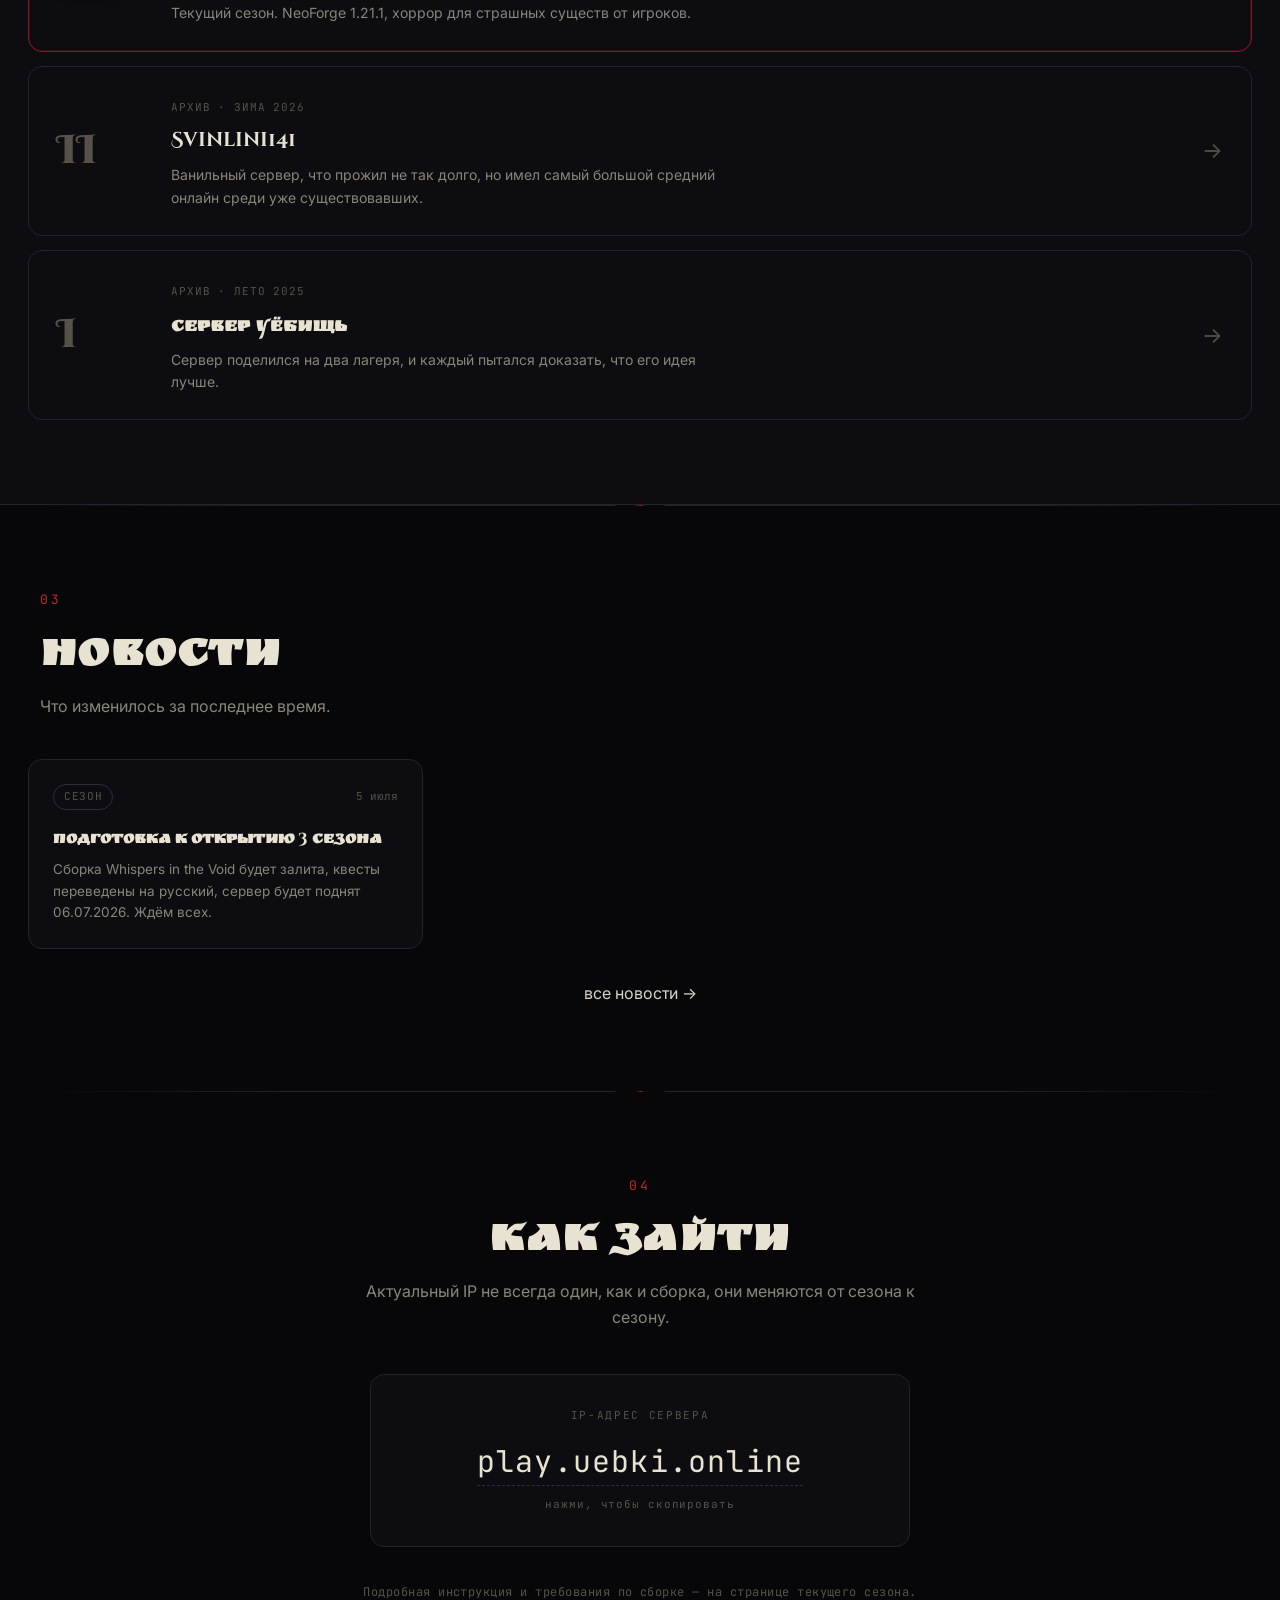
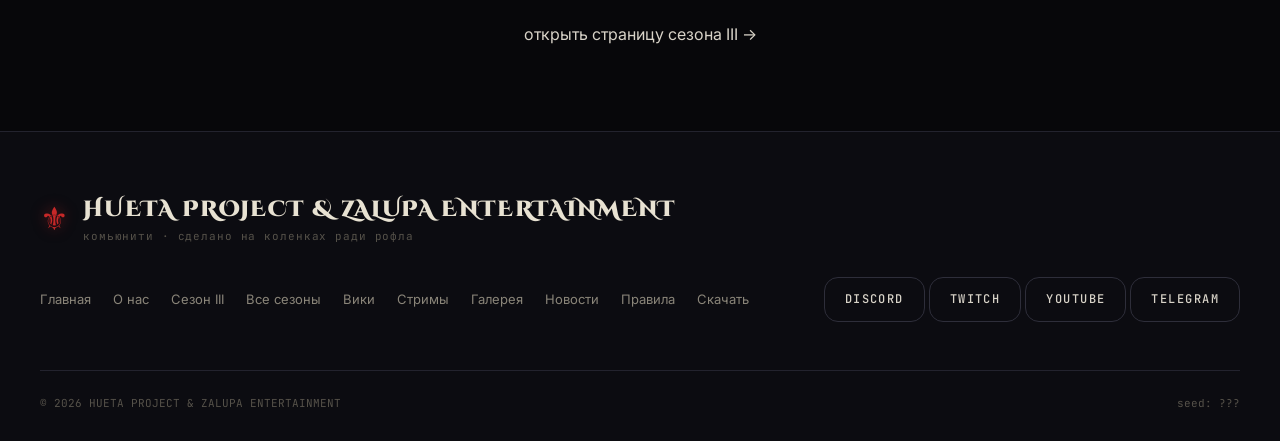
==== commit 71c3d1d1: "fix: комплексный аудит и исправление багов сайта - Исправлено зацикливание клика бургера в season-3." ====
--- a/index.html
+++ b/index.html
@@ -5,9 +5,13 @@
   <meta name="viewport" content="width=device-width, initial-scale=1.0" />
   <title>УЕБИЩЬ — комьюнити, живущее сезонами</title>
   <meta name="description" content="УЕБИЩЬ — Minecraft-комьюнити, которое уже третий сезон подряд собирается по вечерам, чтобы что-то построить и друг друга подбесить." />
+  <meta property="og:title" content="УЕБИЩЬ — комьюнити, живущее сезонами" />
+  <meta property="og:description" content="Minecraft-комьюнити, пережившее три сезона друг друга. Актуальный сервер, сборки и вики." />
+  <meta property="og:type" content="website" />
+  <link rel="icon" type="image/svg+xml" href="assets/img/favicon.svg" />
   <link rel="preconnect" href="https://fonts.googleapis.com" />
   <link rel="preconnect" href="https://fonts.gstatic.com" crossorigin />
-  <link href="https://fonts.googleapis.com/css2?family=Cinzel+Decorative:wght@700;900&family=JetBrains+Mono:wght@400;500;700&family=Inter:wght@300;400;500;700&display=swap" rel="stylesheet" />
+  <link href="https://fonts.googleapis.com/css2?family=Cinzel+Decorative:wght@700;900&family=Ruslan+Display&family=JetBrains+Mono:wght@400;500;700&family=Inter:wght@300;400;500;700&display=swap" rel="stylesheet" />
   <link rel="stylesheet" href="assets/css/styles.css" />
 </head>
 <body data-theme="dark" data-page="index">
@@ -44,7 +48,7 @@
 
       <div class="hub-hero__cta">
         <a href="season-3.html" class="btn btn--primary">Текущий сезон · III</a>
-        <a href="#join" class="btn btn--primary" id="heroPlayBtn" data-copy="play.polyn.gg">Играть сейчас</a>
+        <a href="#join" class="btn btn--primary" id="heroPlayBtn" data-copy="play.uebki.online">Играть сейчас</a>
         <a href="wiki.html" class="btn btn--primary">Вики сообщества</a>
       </div>
 
@@ -71,7 +75,7 @@
         <h2 class="section-head__title">Что такое Сервер Уёбищь</h2>
       </div>
       <div class="about-teaser reveal-auto">
-        <p id="heroDesc"> Сервер Уёбищь - не сборка и не сервер. Это компания людей, которая третий сезон подряд собирается в одном мире, чтобы что-то построить и побесить друг-друга.</p>
+        <p id="heroDesc">Сервер Уёбищь — не сборка и не сервер. Это компания людей, которая третий сезон подряд собирается в одном мире, чтобы что-то построить и побесить друг друга.</p>
         <a href="about.html" class="link-arrow">узнать больше →</a>
       </div>
     </section>
@@ -121,7 +125,7 @@
         <div class="join__ip">
           <div class="join__ip-label">IP-адрес сервера</div>
           <div class="join__ip-value">
-            <span id="ipText" class="join__ip-clickable" data-copy="play.polyn.gg">play.polyn.gg</span>
+            <span id="ipText" class="join__ip-clickable" data-copy="play.uebki.online">play.uebki.online</span>
           </div>
           <div class="join__ip-hint">нажми, чтобы скопировать</div>
           <div class="join__ip-toast" id="ipToast" hidden>Скопировано.</div>
--- a/assets/css/styles.css
+++ b/assets/css/styles.css
@@ -1,5 +1,5 @@
 /* ============================================================
-   ПОЛЫНЬ — Horror Minecraft Server
+   Сервер Уёбищь — Horror Minecraft Server
    Палитра: антрацит + кровь + тлен
    ============================================================ */
 
@@ -56,7 +56,7 @@
   --rust: #b5651d;        /* ржавчина / факел */
   --bone: #e8e2d2;        /* кость / свет */
 
-  --font-display: "Cinzel Decorative", "Times New Roman", serif;
+  --font-display: "Cinzel Decorative", "Ruslan Display", "Times New Roman", serif;
   --font-mono: "JetBrains Mono", "Courier New", monospace;
   --font-body: "Inter", -apple-system, "Segoe UI", sans-serif;
 
@@ -64,6 +64,11 @@
   --r: 14px;
 
   --ease: cubic-bezier(0.22, 1, 0.36, 1);
+}
+
+:focus-visible {
+  outline: 2px solid var(--blood-bright);
+  outline-offset: 3px;
 }
 
 /* ============================================================
